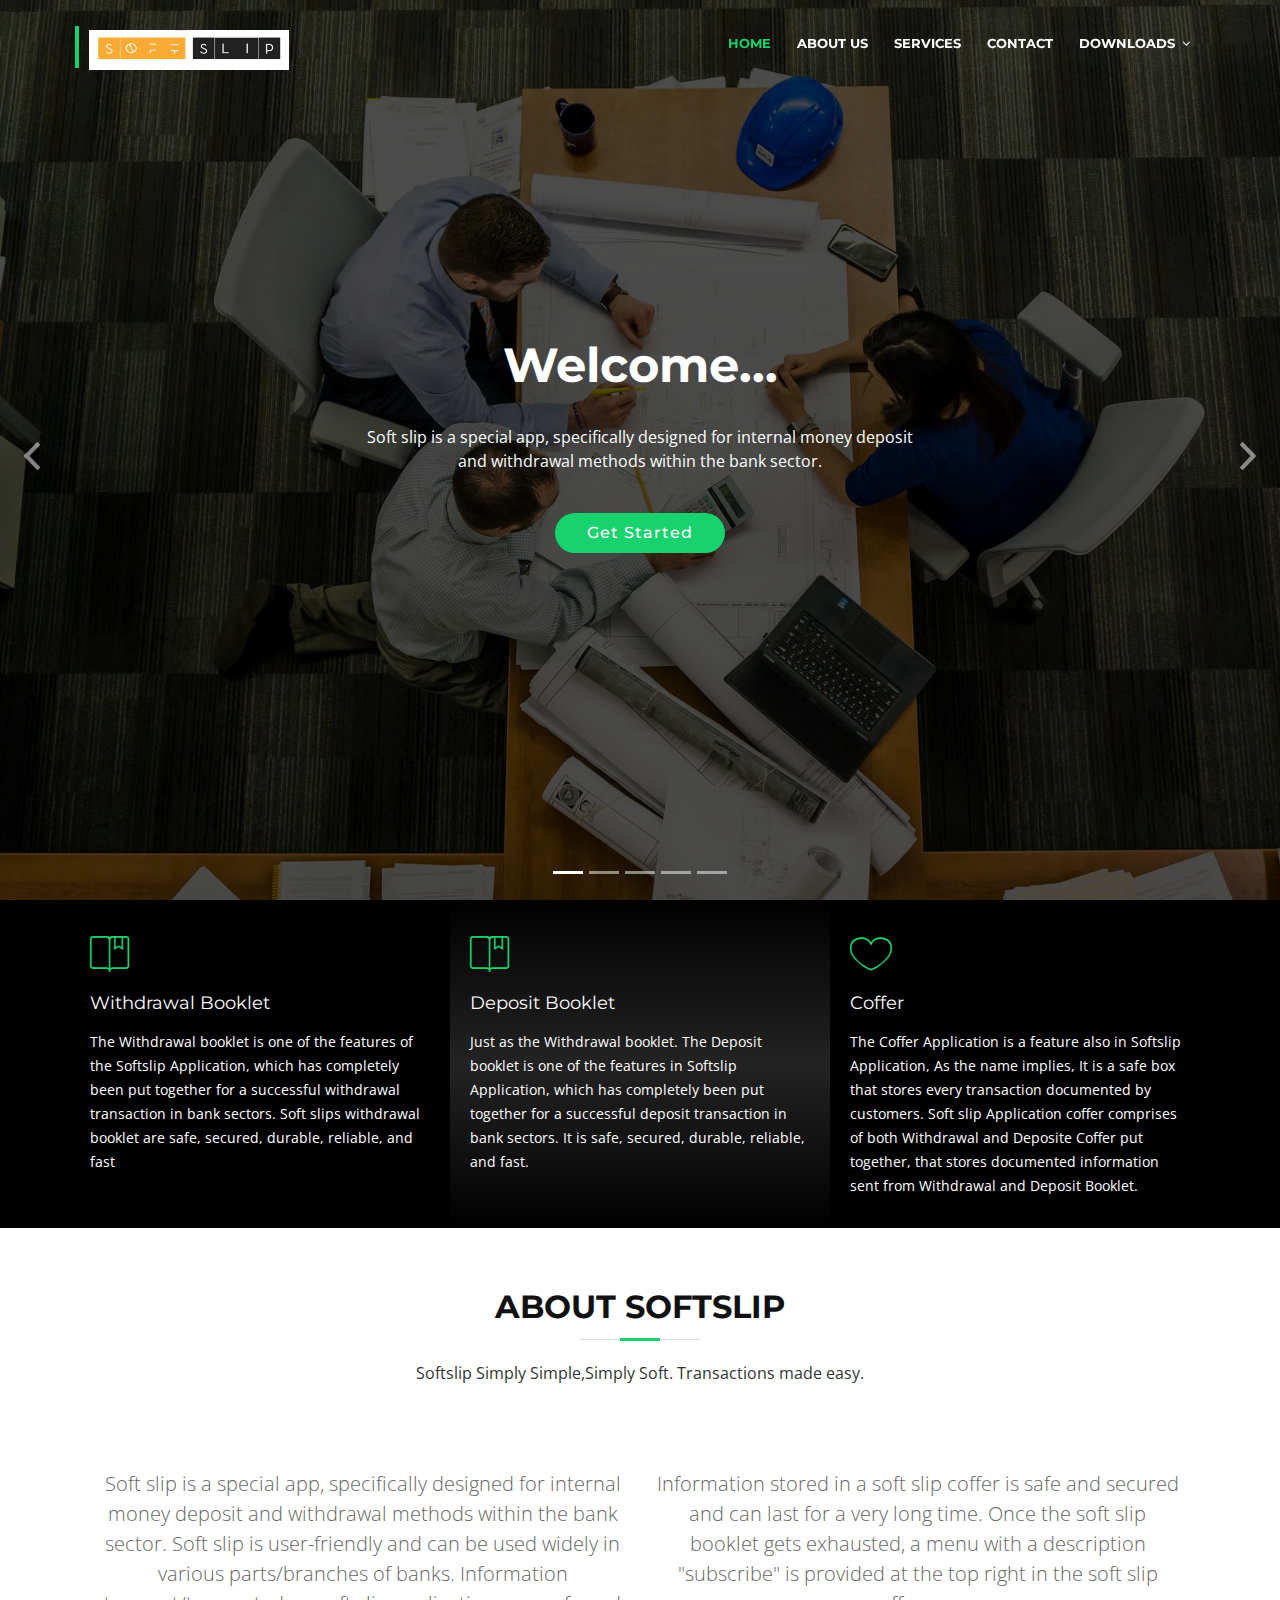
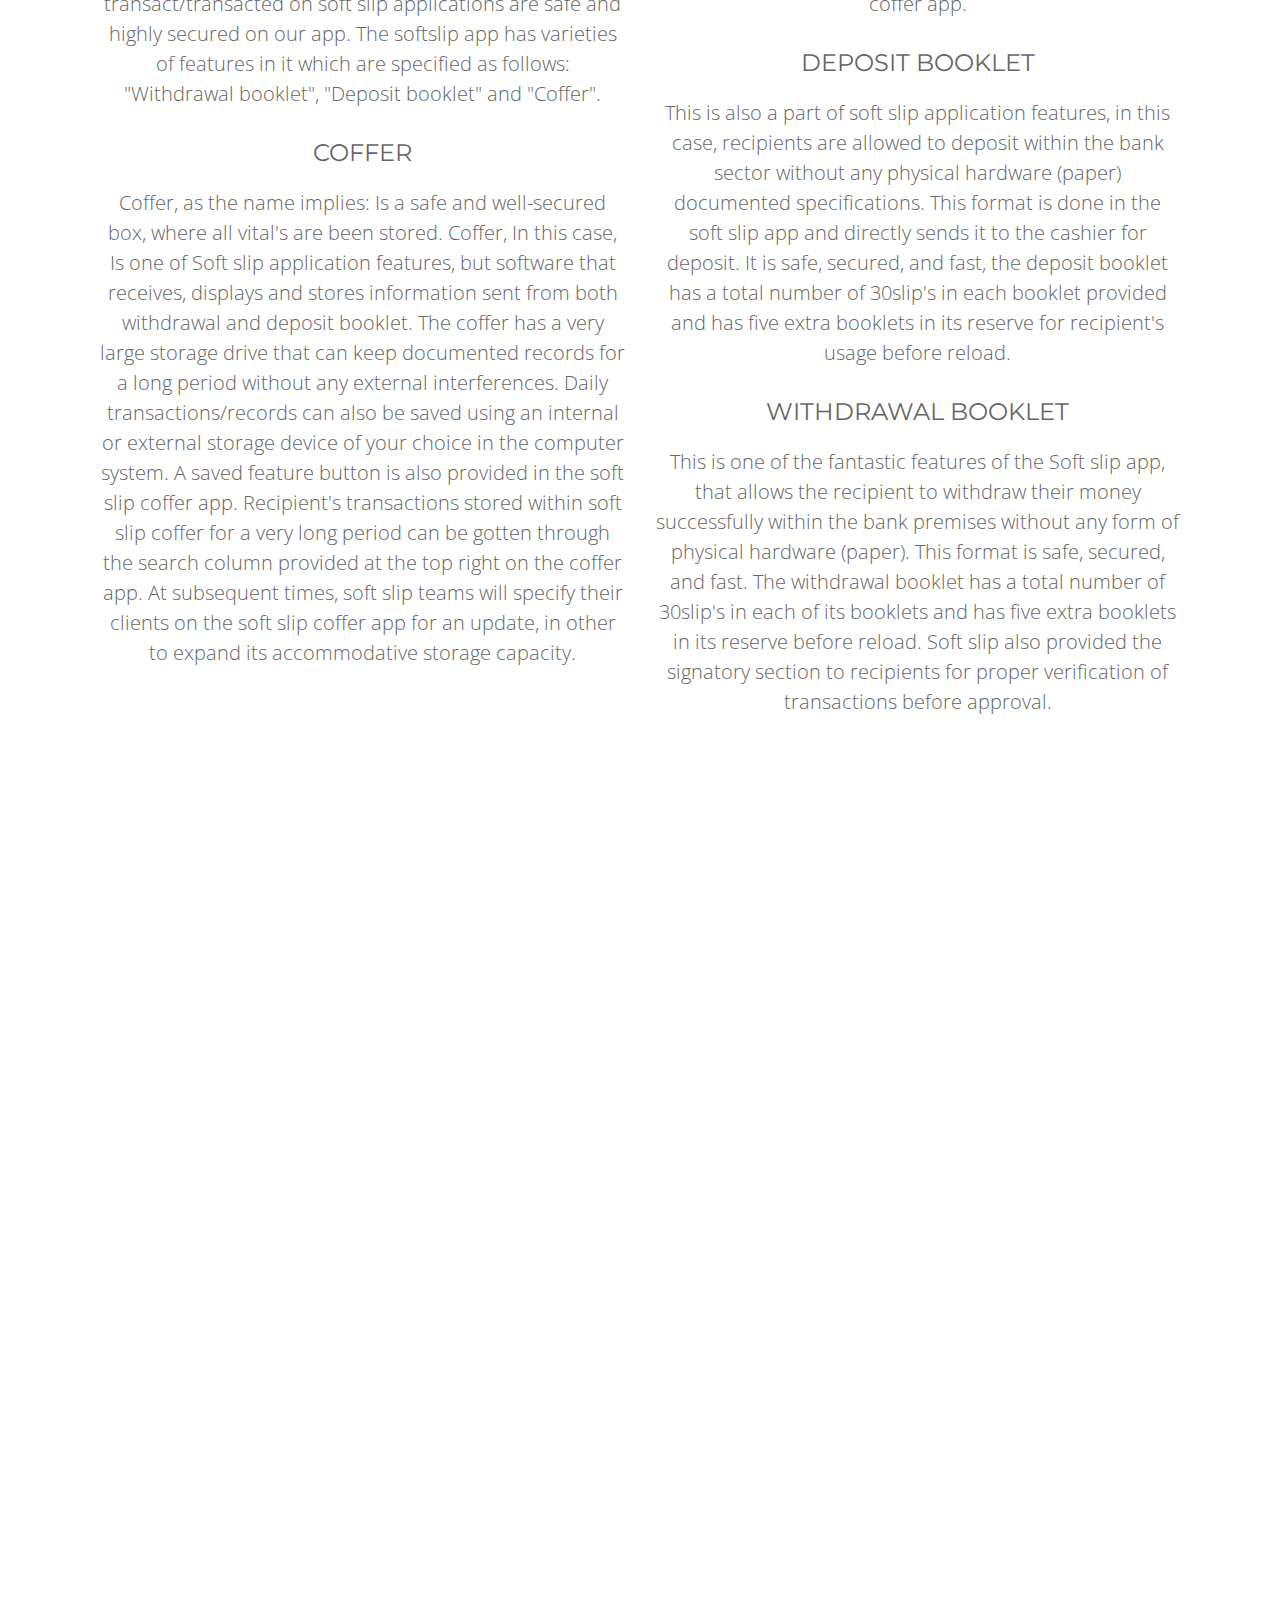
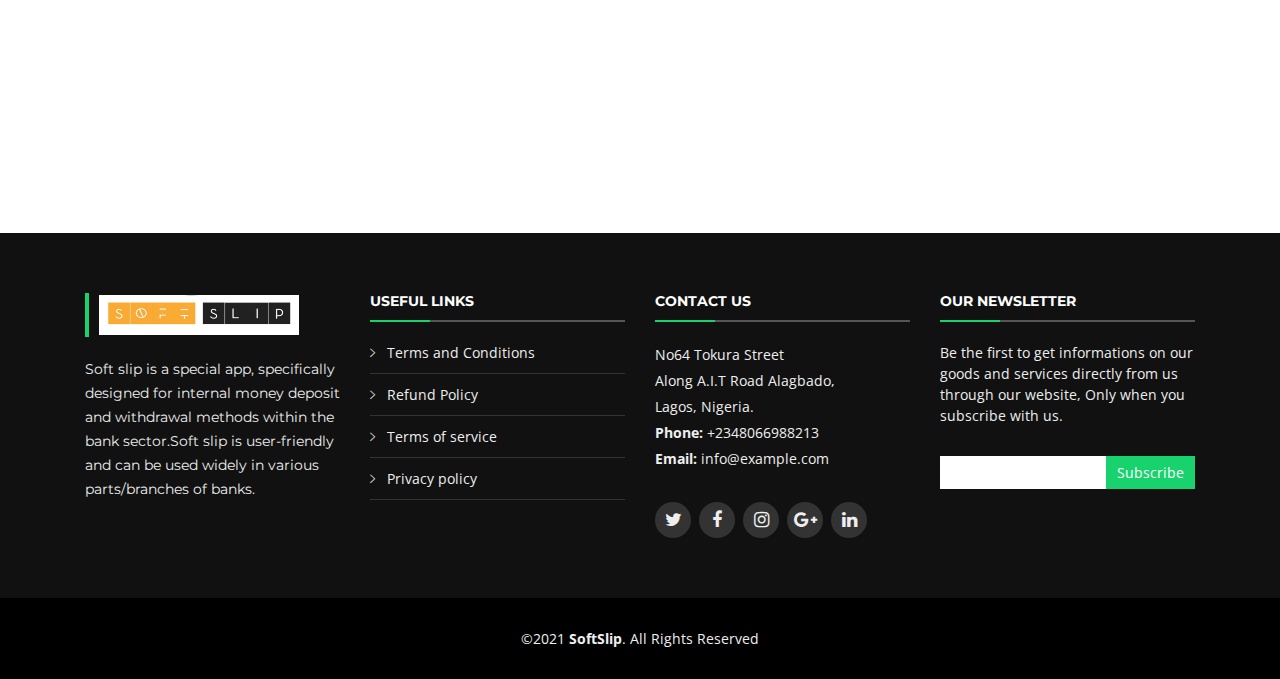
==== aboutus.html @ d50fdf17 "Add files via upload" ====
<!DOCTYPE html>

<html>
<head runat="server">  
     <meta charset="utf-8">
  <title>Soft Slip</title>
  <meta content="width=device-width, initial-scale=1.0" name="viewport">
  <meta content="" name="keywords">
  <meta content="" name="description">

  <!-- Favicons -->
 
  <link href="img/original.png" rel="icon">
  <link href="img/original2.png" rel="apple-touch-icon">

  <!-- Google Fonts -->
  <link href="https://fonts.googleapis.com/css?family=Open+Sans:300,300i,400,400i,700,700i|Montserrat:300,400,500,700" rel="stylesheet">

  <!-- Bootstrap CSS File -->
  <link href="lib/bootstrap/css/bootstrap.min.css" rel="stylesheet">

    <!-- My Own Css -->
    <link href="StyleSheetAbout.css" rel="stylesheet" />
    <link href="StyleSheetcont.css" rel="stylesheet" />

  <!-- Libraries CSS Files -->
  <link href="lib/font-awesome/css/font-awesome.min.css" rel="stylesheet">
  <link href="lib/animate/animate.min.css" rel="stylesheet">
  <link href="lib/ionicons/css/ionicons.min.css" rel="stylesheet">
  <link href="lib/owlcarousel/assets/owl.carousel.min.css" rel="stylesheet">
  <link href="lib/lightbox/css/lightbox.min.css" rel="stylesheet">

  <!-- Main Stylesheet File -->
  <link href="css/style.css" rel="stylesheet">

</head>

<body>

    <!--==========================
      Header
    ============================-->
    <header id="header">
      <div class="container-fluid">
  
        <div id="logo" class="pull-left">
            <h1><a href="#intro" class="scrollto"> <img src="img/slip%20name.jpg" width="200" height="40" /></a></h1>
            <!-- Uncomment below if you prefer to use an image logo -->
             <a href="#intro"><img src="img/logo.png" alt="" title="" /></a>
          </div>
  
          <nav id="nav-menu-container">
            <ul class="nav-menu">
              <li class="menu-active"><a href="#">Home</a></li>
              <li><a href="#">About Us</a></li>
              <li><a href="services.html">Services</a></li>
              <li><a href="contactus.html">Contact</a></li>
              <li class="menu-has-children"><a href="#">Downloads</a>
                <ul>
                  <li><a href="ecoinvoice.html">Eco-Bank</a></li>
                  <li><a href="#">Drop Down 3</a></li>
                  <li><a href="#">Drop Down 4</a></li>
                  <li><a href="#">Drop Down 5</a></li>
                </ul>
              </li>
            </ul>
          </nav><!-- #nav-menu-container -->
        </div>
      </header><!-- #header -->

 <!--==========================
      Intro Section
    ============================-->
    <section id="intro">
        <div class="intro-container">
          <div id="introCarousel" class="carousel  slide carousel-fade" data-ride="carousel">
    
            <ol class="carousel-indicators"></ol>
    
            <div class="carousel-inner" role="listbox">
    
              <div class="carousel-item active">
                <div class="carousel-background"><img src="img/intro-carousel/1.jpg" alt=""></div>
                <div class="carousel-container">
                  <div class="carousel-content">
                    <h2>Welcome...</h2>
                    <p>Soft slip is a special app, specifically designed for internal money deposit and withdrawal methods within the bank sector.</p>
                    <a href="#featured-services" class="btn-get-started scrollto">Get Started</a>
                  </div>
                </div>
              </div>
    
              <div class="carousel-item">
                <div class="carousel-background"><img src="img/intro-carousel/2.jpg" alt=""></div>
                <div class="carousel-container">
                  <div class="carousel-content">
                    <h2>Soft Slip is a professional App</h2>
                    <p>Soft slip is well designed and has the capacity of satisfying clients that come in contact with us, We've put everything in place on our app to make sure our clients have a satisfactory operation.</p>
                    <a href="#featured-services" class="btn-get-started scrollto">Get Started</a>
                  </div>
                </div>
              </div>
    
              <div class="carousel-item">
                <div class="carousel-background"><img src="img/intro-carousel/3.jpg" alt=""></div>
                <div class="carousel-container">
                  <div class="carousel-content">
                    <h2>Soft Slip is User-Friendly</h2>
                    <p>Our app, Doesn't need an external guardian to put you through her operation. The soft slip app is self-explanatory and user-friendly.</p>
                    <a href="#featured-services" class="btn-get-started scrollto">Get Started</a>
                  </div>
                </div>
              </div>
    
              <div class="carousel-item">
                <div class="carousel-background"><img src="img/intro-carousel/4.jpg" alt=""></div>
                <div class="carousel-container">
                  <div class="carousel-content">
                    <h2>App Downloads is Free!!!</h2>
                    <p>Soft slip app is now available on our website, our app is free and the procedure for downloading our app is easy and self-explanatory. You can also contact us if you stumble into any difficulties while downloading our app.</p>
                    <a href="#featured-services" class="btn-get-started scrollto">Get Started</a>
                  </div>
                </div>
              </div>
    
              <div class="carousel-item">
                <div class="carousel-background"><img src="img/intro-carousel/5.jpg" alt=""></div>
                <div class="carousel-container">
                  <div class="carousel-content">
                    <h2>Nice! Network Coverage and Large Storage Capacity</h2>
                    <p>Our network service is reliable and durable, we are making sure our customers are comfortable with our services. Information stored on Soft slip is safe and protected.</p>
                    <a href="#featured-services" class="btn-get-started scrollto">Get Started</a>
                  </div>
                </div>
              </div>
    
            </div>
    
            <a class="carousel-control-prev" href="#introCarousel" role="button" data-slide="prev">
              <span class="carousel-control-prev-icon ion-chevron-left" aria-hidden="true"></span>
              <span class="sr-only">Previous</span>
            </a>
    
            <a class="carousel-control-next" href="#introCarousel" role="button" data-slide="next">
              <span class="carousel-control-next-icon ion-chevron-right" aria-hidden="true"></span>
              <span class="sr-only">Next</span>
            </a>
    
          </div>
        </div>
      </section><!-- #intro -->
  
    <main id="main">
  
      <!--==========================
      Featured Services Section
    ============================-->
    <section id="featured-services">
      <div class="container">
        <div class="row">

          <div class="col-lg-4 box">
            <i class="ion-ios-bookmarks-outline"></i>
            <h4 class="title"><a href="aboutus.html">Withdrawal Booklet</a></h4>
            <p class="description">The Withdrawal booklet is one of the features of the Softslip Application, which has completely been put together for a successful withdrawal transaction in bank sectors. Soft slips withdrawal booklet are safe, secured, durable, reliable, and fast</p>
          </div>

          <div class="col-lg-4 box box-bg">
            <i class="ion-ios-bookmarks-outline"></i>
            <h4 class="title"><a href="aboutus.html">Deposit Booklet</a></h4>
            <p class="description">Just as the Withdrawal booklet. The Deposit booklet is one of the features in Softslip Application, which has completely been put together for a successful deposit transaction in bank sectors. It is safe, secured, durable, reliable, and fast.</p>
          </div>

          <div class="col-lg-4 box">
            <i class="ion-ios-heart-outline"></i>
            <h4 class="title"><a href="aboutus.html">Coffer</a></h4>
            <p class="description">The Coffer Application is a feature also in Softslip Application, As the name implies, It is a safe box that stores every transaction documented by customers. Soft slip Application coffer comprises of both Withdrawal and Deposite Coffer put together, that stores documented information sent from Withdrawal and Deposit Booklet. </p>
          </div>

        </div>
      </div>
    </section><!-- #featured-services -->



       <!--==========================
      About Us Section
    ============================-->
    <section id="about">
        <div class="container">
  
          <header class="section-header">
            <h3>About Softslip</h3>
            <p>Softslip Simply Simple,Simply Soft. Transactions made easy.</p>
          </header>
  
            <br />
  
             <section class="about-us text-center">
                  <div class="container">
                      <div class="row">
                          <div class="col-sm-6"> 
                  
                      <p class="lead"> Soft slip is a special app, specifically designed for internal money deposit and withdrawal methods within the bank sector. Soft slip is user-friendly and can be used widely in various parts/branches of banks. Information transact/transacted on soft slip applications are safe and highly secured on our app. The softslip app has varieties of features in it which are specified as follows: "Withdrawal booklet", "Deposit booklet" and "Coffer". </p>
  
                               <h4 class="title"> COFFER </h4>
                             <p class="lead"> Coffer, as the name implies: Is a safe and well-secured box, where all vital's are been stored. Coffer, In this case, Is one of Soft slip application features, but software that receives, displays and stores information sent from both withdrawal and deposit booklet. The coffer has a very large storage drive that can keep documented records for a long period without any external interferences. Daily transactions/records can also be saved using an internal or external storage device of your choice in the computer system. A saved feature button is also provided in the soft slip coffer app. Recipient's transactions stored within soft slip coffer for a very long period can be gotten through the search column provided at the top right on the coffer app. At subsequent times, soft slip teams will specify their clients on the soft slip coffer app for an update, in other to expand its accommodative storage capacity. </p>
  
                      
                               </div>
  
                       <div class="col-sm-6"> 
  
                          <p class="lead"> Information stored in a soft slip coffer is safe and secured and can last for a very long time. Once the soft slip booklet gets exhausted, a menu with a description "subscribe" is provided at the top right in the soft slip coffer app. </p>
                  
                                        <h4 class="title"> DEPOSIT BOOKLET</h4>
                           <p class="lead"> This is also a part of soft slip application features, in this case, recipients are allowed to deposit within the bank sector without any physical hardware (paper) documented specifications. This format is done in the soft slip app and directly sends it to the cashier for deposit. It is safe, secured, and fast, the deposit booklet has a total number of 30slip's in each booklet provided and has five extra booklets in its reserve for recipient's usage before reload. </p>
  
                                             <h4 class="title">WITHDRAWAL BOOKLET</h4>
                      <p class="lead"> This is one of the fantastic features of the Soft slip app, that allows the recipient to withdraw their money successfully within the bank premises without any form of physical hardware (paper). This format is safe, secured, and fast. The withdrawal booklet has a total number of 30slip's in each of its booklets and has five extra booklets in its reserve before reload. Soft slip also provided the signatory section to recipients for proper verification of transactions before approval. </p>
  
                               </div>
  
                        </div>
                  </div>
              </section>
  
            <br />
  
          <div class="row about-cols">
  
            <div class="col-md-4 wow fadeInUp">
              <div class="about-col">
                <div class="img">
                  <img src="img/about-mission.jpg" alt="" class="img-fluid">
                  <div class="icon"><i class="ion-ios-speedometer-outline"></i></div>
                </div>
                <h2 class="title"><a href="#">Our Mission</a></h2>
                <p>
                 To simplify and continuously improve the way of life of individuals and organizations in Africa using technology.
                </p>
              </div>
            </div>
  
            <div class="col-md-4 wow fadeInUp" data-wow-delay="0.1s">
              <div class="about-col">
                <div class="img">
                  <img src="img/about-plan.jpg" alt="" class="img-fluid">
                  <div class="icon"><i class="ion-ios-list-outline"></i></div>
                </div>
                <h2 class="title"><a href="#">Our Plan</a></h2>
                <p>
                 To associate Softslip in each Africa countries and countries world wide.
                </p>
              </div>
            </div>
  
            <div class="col-md-4 wow fadeInUp" data-wow-delay="0.2s">
              <div class="about-col">
                <div class="img">
                  <img src="img/about-vision.jpg" alt="" class="img-fluid">
                  <div class="icon"><i class="ion-ios-eye-outline"></i></div>
                </div>
                <h2 class="title"><a href="#">Our Vision</a></h2>
                <p>
                 To Spread our technology across the coast of Africa, making our Technology be among the top 5 and statisfactory across our continent .
                </p>
              </div>
            </div>
  
          </div>
  
        </div>
      </section><!-- #about -->
  
      <br />
      
              <section id="Values" class="wow fadeInUp">
                  <div class="container">
                      <div class="row">
                          <div class="col-md-4">
                          </div>
                      </div>
  
                      <header class="section-header">
                          <h3>Our Value</h3>
                         </header>
  
                      <div class="row">
                          <div class="col-md-6">  
                              <p class="lead2 text-center">                              
                                 INTEGRITY
                              </p>
                          </div>
                          <div class="col-md-6">                          
                               <p class="lead1 text-center">
                                   EXCELLENCE
                              </p>
                          </div>
  
                           <div class="col-md-6">                          
                               <p class="lead1 text-center">
                                  PARTNERSHIP
                              </p>
                          </div>
  
                          <div class="col-md-6">                           
                              <p class="lead2 text-center">
                                 CUSTOMER SATISFACTION
                              </p>
                          </div>
  
                      </div>
  
                  </div>
              </section>
      <br />
  
       <!--==========================
        Clients Section
      ============================-->
      <section id="clients" class="wow fadeInUp">
        <div class="container">
  
        <!--  <header class="section-header">
            <h3>Our Clients</h3>
          </header> -->
  
      <!--    <div class="owl-carousel clients-carousel">
            <img src="img/clients/client-1.png" alt="">
            <img src="img/clients/client-2.png" alt="">
            <img src="img/clients/client-3.png" alt="">
            <img src="img/clients/client-4.png" alt="">
            <img src="img/clients/client-5.png" alt="">
            <img src="img/clients/client-6.png" alt="">
            <img src="img/clients/client-7.png" alt="">
            <img src="img/clients/client-8.png" alt="">
          </div> -->
  
        </div>
      </section><!-- #clients -->

  <!--==========================
    Footer
  ============================-->
  <footer id="footer">
    <div class="footer-top">
      <div class="container">
        <div class="row">

          <div class="col-lg-3 col-md-6 footer-info">
            <h3><img src="img/slip%20name.jpg" width="200" height="40" /></h3>
            <p>Soft slip is a special app, specifically designed for internal money deposit and withdrawal methods within the bank sector.Soft slip is user-friendly and can be used widely in various parts/branches of banks.</p>
          </div>

          <div class="col-lg-3 col-md-6 footer-links">
            <h4>Useful Links</h4>
            <ul>
              <li><i class="ion-ios-arrow-right"></i> <a href="condition.html">Terms and Conditions</a></li>
              <li><i class="ion-ios-arrow-right"></i> <a href="refund.html">Refund Policy</a></li>
              <li><i class="ion-ios-arrow-right"></i> <a href="terms and service.html">Terms of service</a></li>
              <li><i class="ion-ios-arrow-right"></i> <a href="policy.html">Privacy policy</a></li>
            </ul>
          </div>

          <div class="col-lg-3 col-md-6 footer-contact">
            <h4>Contact Us</h4>
            <p>
              No64 Tokura Street <br>
              Along A.I.T Road Alagbado, <br>
              Lagos, Nigeria. <br>
              <strong>Phone:</strong> +2348066988213<br>
              <strong>Email:</strong> info@example.com<br>
            </p>

            <div class="social-links">
              <a href="#" class="twitter"><i class="fa fa-twitter"></i></a>
              <a href="#" class="facebook"><i class="fa fa-facebook"></i></a>
              <a href="#" class="instagram"><i class="fa fa-instagram"></i></a>
              <a href="#" class="google-plus"><i class="fa fa-google-plus"></i></a>
              <a href="#" class="linkedin"><i class="fa fa-linkedin"></i></a>
            </div>

          </div>

          <div class="col-lg-3 col-md-6 footer-newsletter">
            <h4>Our Newsletter</h4>
            <p>Be the first to get informations on our goods and services directly from us through our website, Only when you subscribe with us.</p>
            <form action="mailto:christianloyal2@gmail.com" method="post">
              <input type="email" name="email"><input type="submit"  value="Subscribe">
            </form> 
          </div>

        </div>
      </div>
    </div>

    <div class="container">
      <div class="copyright">
        &copy;2021 <strong>SoftSlip</strong>. All Rights Reserved
      </div>
      <div class="credits">
     
      </div>
    </div>
  </footer><!-- #footer -->

  <a href="#" class="back-to-top"><i class="fa fa-chevron-up"></i></a>
  <!-- Uncomment below i you want to use a preloader -->
  <!-- <div id="preloader"></div> -->

  <!-- JavaScript Libraries -->
  <script src="lib/jquery/jquery.min.js"></script>
  <script src="lib/jquery/jquery-migrate.min.js"></script>
  <script src="lib/bootstrap/js/bootstrap.bundle.min.js"></script>
  <script src="lib/easing/easing.min.js"></script>
  <script src="lib/superfish/hoverIntent.js"></script>
  <script src="lib/superfish/superfish.min.js"></script>
  <script src="lib/wow/wow.min.js"></script>
  <script src="lib/waypoints/waypoints.min.js"></script>
  <script src="lib/counterup/counterup.min.js"></script>
  <script src="lib/owlcarousel/owl.carousel.min.js"></script>
  <script src="lib/isotope/isotope.pkgd.min.js"></script>
  <script src="lib/lightbox/js/lightbox.min.js"></script>
  <script src="lib/touchSwipe/jquery.touchSwipe.min.js"></script>
  <!-- Contact Form JavaScript File -->
  <script src="contactform/contactform.js"></script>

  <!-- Template Main Javascript File -->
  <script src="js/main.js"></script>

</body>
</html>
---- StyleSheetAbout.css ----
﻿.lead1 {
    background-color: orange;
    color: white;
    margin-bottom: 30px;
    padding: 70px 0
}

    .lead1:hover {
        background: darkorange;
    }

.lead2 {
    background-color: lightgreen;
    color: white;
    margin-bottom: 30px;
    padding: 70px 0
}

    .lead2:hover {
        background: Green;
    }

.col-md-6:hover {
    box-shadow: 5px 7px 9px -3px rgba(255,255,255,0.5);
    cursor: pointer;
}

.col-sm-4:hover {
    box-shadow: 5px 7px 9px -3px rgba(255,255,255,0.5);
    cursor: pointer;
    background: whitesmoke;
    margin-bottom: 30px;
    padding: 10px 0
}
---- StyleSheetcont.css ----
﻿* {
    margin: 0;
    padding: 0;
    box-sizing: border-box;
}

.child2 {
    flex-direction: column;
    justify-content: space-around;
    align-items: center;
}

.inside-contact {
    width: 90%;
    margin: 0 auto;
}

    .inside-contact h2 {
        text-transform: uppercase;
        text-align: center;
        margin-top: 50px;
    }

    .inside-contact h3 {
        text-align: center;
        font-size: 16px;
        color: #0085e2;
    }

    .inside-contact input, .inside-contact textarea {
        width: 100%;
        background-color: #eee;
        border: 1px solid rgba(0,0,0,0.48);
        padding: 5px 10px;
        margin-bottom: 20px;
    }

        .inside-contact input[type=submit] {
            background-color: #000;
            color: greenyellow;
            transition: 0.2s;
            border: 2px solid #000;
            margin: 30px 0;
        }

            .inside-contact input[type=submit]:after {
                background-color: #fff;
                color: #000;
                transition: 0.2s;
            }

            .inside-contact input[type=submit]:hover {
                background: #fff;
            }

@media screen and (max-width:991px) {
    .contact-parent {
        display: block;
        width: 100%;
    }

    .child2 {
        background-image: linear-gradient(rgba(255,255,255,0.7),rgba(255,255,255,0.7)), url("img/homepage3.jpg");
        background-size: cover;
    }

    .inside-contact input, .inside-contact textarea {
        background-color: #fff;
    }
}
---- css/style.css ----
/*
  Theme Name: BizPage
  Theme URL: https://bootstrapmade.com/bizpage-bootstrap-business-template/
  Author: BootstrapMade.com
  License: https://bootstrapmade.com/license/
*/

/*--------------------------------------------------------------
# General
--------------------------------------------------------------*/

body {
  background: #fff;
  color: #666666;
  font-family: "Open Sans", sans-serif;
}

a {
  color: #18d26e;
  transition: 0.5s;
}

a:hover,
a:active,
a:focus {
  color: #18d36e;
  outline: none;
  text-decoration: none;
}

p {
  padding: 0;
  margin: 0 0 30px 0;
}

h1,
h2,
h3,
h4,
h5,
h6 {
  font-family: "Montserrat", sans-serif;
  font-weight: 400;
  margin: 0 0 20px 0;
  padding: 0;
}

/* Back to top button */

.back-to-top {
  position: fixed;
  display: none;
  background: #18d26e;
  color: #fff;
  width: 44px;
  height: 44px;
  text-align: center;
  line-height: 1;
  font-size: 16px;
  border-radius: 50%;
  right: 15px;
  bottom: 15px;
  transition: background 0.5s;
  z-index: 11;
}

.back-to-top i {
  padding-top: 12px;
  color: #fff;
}

/* Prelaoder */

#preloader {
  position: fixed;
  top: 0;
  left: 0;
  right: 0;
  bottom: 0;
  z-index: 9999;
  overflow: hidden;
  background: #fff;
}

#preloader:before {
  content: "";
  position: fixed;
  top: calc(50% - 30px);
  left: calc(50% - 30px);
  border: 6px solid #f2f2f2;
  border-top: 6px solid #18d26e;
  border-radius: 50%;
  width: 60px;
  height: 60px;
  -webkit-animation: animate-preloader 1s linear infinite;
  animation: animate-preloader 1s linear infinite;
}

@-webkit-keyframes animate-preloader {
  0% {
    -webkit-transform: rotate(0deg);
    transform: rotate(0deg);
  }

  100% {
    -webkit-transform: rotate(360deg);
    transform: rotate(360deg);
  }
}

@keyframes animate-preloader {
  0% {
    -webkit-transform: rotate(0deg);
    transform: rotate(0deg);
  }

  100% {
    -webkit-transform: rotate(360deg);
    transform: rotate(360deg);
  }
}

/*--------------------------------------------------------------
# Header
--------------------------------------------------------------*/

#header {
  padding: 30px 0;
  height: 92px;
  position: fixed;
  left: 0;
  top: 0;
  right: 0;
  transition: all 0.5s;
  z-index: 997;
}

#header.header-scrolled {
  background: rgba(0, 0, 0, 0.9);
  padding: 20px 0;
  height: 72px;
  transition: all 0.5s;
}

#header #logo {
  float: left;
}

#header #logo h1 {
  font-size: 34px;
  margin: 0;
  padding: 0;
  line-height: 1;
  font-family: "Montserrat", sans-serif;
  font-weight: 700;
  letter-spacing: 3px;
}

#header #logo h1 a,
#header #logo h1 a:hover {
  color: #fff;
  padding-left: 10px;
  border-left: 4px solid #18d26e;
}

#header #logo img {
  padding: 0;
  margin: 0;
}

/*--------------------------------------------------------------
# Intro Section
--------------------------------------------------------------*/

#intro {
  display: table;
  width: 100%;
  height: 100vh;
  background: #000;
}

#intro .carousel-item {
  width: 100%;
  height: 100vh;
  background-size: cover;
  background-position: center;
  background-repeat: no-repeat;
}

#intro .carousel-item::before {
  content: '';
  background-color: rgba(0, 0, 0, 0.7);
  position: absolute;
  height: 100%;
  width: 100%;
  top: 0;
  right: 0;
  left: 0;
  bottom: 0;
}

#intro .carousel-container {
  display: -webkit-box;
  display: -webkit-flex;
  display: -ms-flexbox;
  display: flex;
  -webkit-box-pack: center;
  -webkit-justify-content: center;
  -ms-flex-pack: center;
  justify-content: center;
  -webkit-box-align: center;
  -webkit-align-items: center;
  -ms-flex-align: center;
  align-items: center;
  position: absolute;
  bottom: 0;
  top: 0;
  left: 0;
  right: 0;
}

#intro .carousel-background img {
  max-width: 100%;
}

#intro .carousel-content {
  text-align: center;
}

#intro h2 {
  color: #fff;
  margin-bottom: 30px;
  font-size: 48px;
  font-weight: 700;
}

#intro p {
  width: 80%;
  margin: 0 auto 30px auto;
  color: #fff;
}

#intro .carousel-fade {
  overflow: hidden;
}

#intro .carousel-fade .carousel-inner .carousel-item {
  transition-property: opacity;
}

#intro .carousel-fade .carousel-inner .carousel-item,
#intro .carousel-fade .carousel-inner .active.carousel-item-left,
#intro .carousel-fade .carousel-inner .active.carousel-item-right {
  opacity: 0;
}

#intro .carousel-fade .carousel-inner .active,
#intro .carousel-fade .carousel-inner .carousel-item-next.carousel-item-left,
#intro .carousel-fade .carousel-inner .carousel-item-prev.carousel-item-right {
  opacity: 1;
  transition: 0.5s;
}

#intro .carousel-fade .carousel-inner .carousel-item-next,
#intro .carousel-fade .carousel-inner .carousel-item-prev,
#intro .carousel-fade .carousel-inner .active.carousel-item-left,
#intro .carousel-fade .carousel-inner .active.carousel-item-right {
  left: 0;
  -webkit-transform: translate3d(0, 0, 0);
  transform: translate3d(0, 0, 0);
}

#intro .carousel-control-prev,
#intro .carousel-control-next {
  width: 10%;
}

#intro .carousel-control-next-icon,
#intro .carousel-control-prev-icon {
  background: none;
  font-size: 32px;
  line-height: 1;
}

#intro .carousel-indicators li {
  cursor: pointer;
}

#intro .btn-get-started {
  font-family: "Montserrat", sans-serif;
  font-weight: 500;
  font-size: 16px;
  letter-spacing: 1px;
  display: inline-block;
  padding: 8px 32px;
  border-radius: 50px;
  transition: 0.5s;
  margin: 10px;
  color: #fff;
  background: #18d26e;
}

#intro .btn-get-started:hover {
  background: #fff;
  color: #18d26e;
}

/*--------------------------------------------------------------
# Navigation Menu
--------------------------------------------------------------*/

/* Nav Menu Essentials */

.nav-menu,
.nav-menu * {
  margin: 0;
  padding: 0;
  list-style: none;
}

.nav-menu ul {
  position: absolute;
  display: none;
  top: 100%;
  left: 0;
  z-index: 99;
}

.nav-menu li {
  position: relative;
  white-space: nowrap;
}

.nav-menu > li {
  float: left;
}

.nav-menu li:hover > ul,
.nav-menu li.sfHover > ul {
  display: block;
}

.nav-menu ul ul {
  top: 0;
  left: 100%;
}

.nav-menu ul li {
  min-width: 180px;
}

/* Nav Menu Arrows */

.sf-arrows .sf-with-ul {
  padding-right: 30px;
}

.sf-arrows .sf-with-ul:after {
  content: "\f107";
  position: absolute;
  right: 15px;
  font-family: FontAwesome;
  font-style: normal;
  font-weight: normal;
}

.sf-arrows ul .sf-with-ul:after {
  content: "\f105";
}

/* Nav Meu Container */

#nav-menu-container {
  float: right;
  margin: 0;
}

/* Nav Meu Styling */

.nav-menu a {
  padding: 0 8px 10px 8px;
  text-decoration: none;
  display: inline-block;
  color: #fff;
  font-family: "Montserrat", sans-serif;
  font-weight: 700;
  font-size: 13px;
  text-transform: uppercase;
  outline: none;
}

.nav-menu li:hover > a,
.nav-menu > .menu-active > a {
  color: #18d26e;
}

.nav-menu > li {
  margin-left: 10px;
}

.nav-menu ul {
  margin: 4px 0 0 0;
  padding: 10px;
  box-shadow: 0px 0px 30px rgba(127, 137, 161, 0.25);
  background: #fff;
}

.nav-menu ul li {
  transition: 0.3s;
}

.nav-menu ul li a {
  padding: 10px;
  color: #333;
  transition: 0.3s;
  display: block;
  font-size: 13px;
  text-transform: none;
}

.nav-menu ul li:hover > a {
  color: #18d26e;
}

.nav-menu ul ul {
  margin: 0;
}

/* Mobile Nav Toggle */

#mobile-nav-toggle {
  position: fixed;
  right: 0;
  top: 0;
  z-index: 999;
  margin: 20px 20px 0 0;
  border: 0;
  background: none;
  font-size: 24px;
  display: none;
  transition: all 0.4s;
  outline: none;
  cursor: pointer;
}

#mobile-nav-toggle i {
  color: #fff;
}

/* Mobile Nav Styling */

#mobile-nav {
  position: fixed;
  top: 0;
  padding-top: 18px;
  bottom: 0;
  z-index: 998;
  background: rgba(0, 0, 0, 0.8);
  left: -260px;
  width: 260px;
  overflow-y: auto;
  transition: 0.4s;
}

#mobile-nav ul {
  padding: 0;
  margin: 0;
  list-style: none;
}

#mobile-nav ul li {
  position: relative;
}

#mobile-nav ul li a {
  color: #fff;
  font-size: 13px;
  text-transform: uppercase;
  overflow: hidden;
  padding: 10px 22px 10px 15px;
  position: relative;
  text-decoration: none;
  width: 100%;
  display: block;
  outline: none;
  font-weight: 700;
  font-family: "Montserrat", sans-serif;
}

#mobile-nav ul li a:hover {
  color: #18d26e;
}

#mobile-nav ul li li {
  padding-left: 30px;
}

#mobile-nav ul li.menu-active a {
  color: #18d26e;
}

#mobile-nav ul .menu-has-children i {
  position: absolute;
  right: 0;
  z-index: 99;
  padding: 15px;
  cursor: pointer;
  color: #fff;
}

#mobile-nav ul .menu-has-children i.fa-chevron-up {
  color: #18d26e;
}

#mobile-nav ul .menu-has-children li a {
  text-transform: none;
}

#mobile-nav ul .menu-item-active {
  color: #18d26e;
}

#mobile-body-overly {
  width: 100%;
  height: 100%;
  z-index: 997;
  top: 0;
  left: 0;
  position: fixed;
  background: rgba(0, 0, 0, 0.7);
  display: none;
}

/* Mobile Nav body classes */

body.mobile-nav-active {
  overflow: hidden;
}

body.mobile-nav-active #mobile-nav {
  left: 0;
}

body.mobile-nav-active #mobile-nav-toggle {
  color: #fff;
}

/*--------------------------------------------------------------
# Sections
--------------------------------------------------------------*/

/* Sections Header
--------------------------------*/

.section-header h3 {
  font-size: 32px;
  color: #111;
  text-transform: uppercase;
  text-align: center;
  font-weight: 700;
  position: relative;
  padding-bottom: 15px;
}

.section-header h3::before {
  content: '';
  position: absolute;
  display: block;
  width: 120px;
  height: 1px;
  background: #ddd;
  bottom: 1px;
  left: calc(50% - 60px);
}

.section-header h3::after {
  content: '';
  position: absolute;
  display: block;
  width: 40px;
  height: 3px;
  background: #18d26e;
  bottom: 0;
  left: calc(50% - 20px);
}

.section-header p {
  text-align: center;
  padding-bottom: 30px;
  color: #333;
}

/* Section with background
--------------------------------*/

.section-bg {
  background: #f7f7f7;
}

/* Featured Services Section
--------------------------------*/

#featured-services {
  background: #000;
}

#featured-services .box {
  padding: 30px 20px;
}

#featured-services .box-bg {
  background-image: linear-gradient(0deg, #000000 0%, #242323 50%, #000000 100%);
}

#featured-services i {
  color: #18d26e;
  font-size: 48px;
  display: inline-block;
  line-height: 1;
}

#featured-services h4 {
  font-weight: 400;
  margin: 15px 0;
  font-size: 18px;
}

#featured-services h4 a {
  color: #fff;
}

#featured-services h4 a:hover {
  color: #18d26e;
}

#featured-services p {
  font-size: 14px;
  line-height: 24px;
  color: #fff;
  margin-bottom: 0;
}

/* Ecologin Section
--------------------------------*/

.wrapper1 {
    height: 100vh !important;
    display: flex;
    align-items: center;
    flex-direction: column;
    justify-content: center;
    width: 100% !important;
    padding: 20px;
    background-color: #f5f5f5 !important;
}

.logincontainer {
    border-radius: 0px;
    background-color: #fff;
    width: 90%;
    max-width: 450px;
    position: relative;
    padding: 20px;
    border: 1px white solid;
    box-shadow: 0 15px 10px -50px #acacac;
}



/* About Us Section
--------------------------------*/

#about {
  background: url("../img/about-bg.jpg") center top no-repeat fixed;
  background-size: cover;
  padding: 60px 0 40px 0;
  position: relative;
}

#about::before {
  content: '';
  position: absolute;
  left: 0;
  right: 0;
  top: 0;
  bottom: 0;
  background: rgba(255, 255, 255, 0.92);
  z-index: 9;
}

#about .container {
  position: relative;
  z-index: 10;
}

#about .about-col {
  background: #fff;
  border-radius: 0 0 4px 4px;
  box-shadow: 0px 2px 12px rgba(0, 0, 0, 0.08);
  margin-bottom: 20px;
}

#about .about-col .img {
  position: relative;
}

#about .about-col .img img {
  border-radius: 4px 4px 0 0;
}

#about .about-col .icon {
  width: 64px;
  height: 64px;
  padding-top: 8px;
  text-align: center;
  position: absolute;
  background-color: #18d26e;
  border-radius: 50%;
  text-align: center;
  border: 4px solid #fff;
  left: calc( 50% - 32px);
  bottom: -30px;
  transition: 0.3s;
}

#about .about-col i {
  font-size: 36px;
  line-height: 1;
  color: #fff;
  transition: 0.3s;
}

#about .about-col:hover .icon {
  background-color: #fff;
}

#about .about-col:hover i {
  color: #18d26e;
}

#about .about-col h2 {
  color: #000;
  text-align: center;
  font-weight: 700;
  font-size: 20px;
  padding: 0;
  margin: 40px 0 12px 0;
}

#about .about-col h2 a {
  color: #000;
}

#about .about-col h2 a:hover {
  color: #18d26e;
}

#about .about-col p {
  font-size: 14px;
  line-height: 24px;
  color: #333;
  margin-bottom: 0;
  padding: 0 20px 20px 20px;
}

/* Services Section
--------------------------------*/

#services {
  background: #fff;
  background-size: cover;
  padding: 60px 0 40px 0;
}

#services .box {
  margin-bottom: 30px;
}

#services .icon {
  float: left;
}

#services .icon i {
  color: #18d26e;
  font-size: 36px;
  line-height: 1;
  transition: 0.5s;
}

#services .title {
  margin-left: 60px;
  font-weight: 700;
  margin-bottom: 15px;
  font-size: 18px;
}

#services .title a {
  color: #111;
}

#services .box:hover .title a {
  color: #18d26e;
}

#services .description {
  font-size: 14px;
  margin-left: 60px;
  line-height: 24px;
  margin-bottom: 0;
}

/* Call To Action Section
--------------------------------*/

#call-to-action {
  background: linear-gradient(rgba(0, 142, 99, 0.1), rgba(0, 0, 0, 0.1)), url(../img/call-to-action-bg.jpg) fixed center center;
  background-size: cover;
  padding: 60px 0;
}

#call-to-action h3 {
  color: #fff;
  font-size: 28px;
  font-weight: 700;
}

#call-to-action p {
  color: #fff;
}

#call-to-action .cta-btn {
  font-family: "Montserrat", sans-serif;
  text-transform: uppercase;
  font-weight: 500;
  font-size: 16px;
  letter-spacing: 1px;
  display: inline-block;
  padding: 8px 28px;
  border-radius: 25px;
  transition: 0.5s;
  margin-top: 10px;
  border: 2px solid #fff;
  color: #fff;
}

#call-to-action .cta-btn:hover {
  background: #18d26e;
  border: 2px solid #18d26e;
}

/* Call To Action Section
--------------------------------*/

#skills {
  padding: 60px 0;
}

#skills .progress {
  height: 35px;
  margin-bottom: 10px;
}

#skills .progress .skill {
  font-family: "Open Sans", sans-serif;
  line-height: 35px;
  padding: 0;
  margin: 0 0 0 20px;
  text-transform: uppercase;
}

#skills .progress .skill .val {
  float: right;
  font-style: normal;
  margin: 0 20px 0 0;
}

#skills .progress-bar {
  width: 1px;
  text-align: left;
  transition: .9s;
}

/* Facts Section
--------------------------------*/

#facts {
  background: url("../img/facts-bg.jpg") center top no-repeat fixed;
  background-size: cover;
  padding: 60px 0 0 0;
  position: relative;
}

#facts::before {
  content: '';
  position: absolute;
  left: 0;
  right: 0;
  top: 0;
  bottom: 0;
  background: rgba(255, 255, 255, 0.88);
  z-index: 9;
}

#facts .container {
  position: relative;
  z-index: 10;
}

#facts .counters span {
  font-family: "Montserrat", sans-serif;
  font-weight: bold;
  font-size: 48px;
  display: block;
  color: #18d26e;
}

#facts .counters p {
  padding: 0;
  margin: 0 0 20px 0;
  font-family: "Montserrat", sans-serif;
  font-size: 14px;
  color: #111;
}

#facts .facts-img {
  text-align: center;
  padding-top: 30px;
}

/* Portfolio Section
--------------------------------*/

#portfolio {
  padding: 60px 0;
}

#portfolio #portfolio-flters {
  padding: 0;
  margin: 5px 0 35px 0;
  list-style: none;
  text-align: center;
}

#portfolio #portfolio-flters li {
  cursor: pointer;
  margin: 15px 15px 15px 0;
  display: inline-block;
  padding: 10px 20px;
  font-size: 12px;
  line-height: 20px;
  color: #666666;
  border-radius: 4px;
  text-transform: uppercase;
  background: #fff;
  margin-bottom: 5px;
  transition: all 0.3s ease-in-out;
}

#portfolio #portfolio-flters li:hover,
#portfolio #portfolio-flters li.filter-active {
  background: #18d26e;
  color: #fff;
}

#portfolio #portfolio-flters li:last-child {
  margin-right: 0;
}

#portfolio .portfolio-wrap {
  box-shadow: 0px 2px 12px rgba(0, 0, 0, 0.08);
  transition: 0.3s;
}

#portfolio .portfolio-wrap:hover {
  box-shadow: 0px 4px 14px rgba(0, 0, 0, 0.16);
}

#portfolio .portfolio-item {
  position: relative;
  height: 360px;
  overflow: hidden;
}

#portfolio .portfolio-item figure {
  background: #000;
  overflow: hidden;
  height: 240px;
  position: relative;
  border-radius: 4px 4px 0 0;
  margin: 0;
}

#portfolio .portfolio-item figure:hover img {
  opacity: 0.4;
  transition: 0.3s;
}

#portfolio .portfolio-item figure .link-preview,
#portfolio .portfolio-item figure .link-details {
  position: absolute;
  display: inline-block;
  opacity: 0;
  line-height: 1;
  text-align: center;
  width: 36px;
  height: 36px;
  background: #fff;
  border-radius: 50%;
  transition: 0.2s linear;
}

#portfolio .portfolio-item figure .link-preview i,
#portfolio .portfolio-item figure .link-details i {
  padding-top: 6px;
  font-size: 22px;
  color: #333;
}

#portfolio .portfolio-item figure .link-preview:hover,
#portfolio .portfolio-item figure .link-details:hover {
  background: #18d26e;
}

#portfolio .portfolio-item figure .link-preview:hover i,
#portfolio .portfolio-item figure .link-details:hover i {
  color: #fff;
}

#portfolio .portfolio-item figure .link-preview {
  left: calc(50% - 38px);
  top: calc(50% - 18px);
}

#portfolio .portfolio-item figure .link-details {
  right: calc(50% - 38px);
  top: calc(50% - 18px);
}

#portfolio .portfolio-item figure:hover .link-preview {
  opacity: 1;
  left: calc(50% - 44px);
}

#portfolio .portfolio-item figure:hover .link-details {
  opacity: 1;
  right: calc(50% - 44px);
}

#portfolio .portfolio-item .portfolio-info {
  background: #fff;
  text-align: center;
  padding: 30px;
  height: 90px;
  border-radius: 0 0 3px 3px;
}

#portfolio .portfolio-item .portfolio-info h4 {
  font-size: 18px;
  line-height: 1px;
  font-weight: 700;
  margin-bottom: 18px;
  padding-bottom: 0;
}

#portfolio .portfolio-item .portfolio-info h4 a {
  color: #333;
}

#portfolio .portfolio-item .portfolio-info h4 a:hover {
  color: #18d26e;
}

#portfolio .portfolio-item .portfolio-info p {
  padding: 0;
  margin: 0;
  color: #b8b8b8;
  font-weight: 500;
  font-size: 14px;
  text-transform: uppercase;
}

/* Clients Section
--------------------------------*/

#clients {
  padding: 60px 0;
}

#clients img {
  max-width: 100%;
  opacity: 0.5;
  transition: 0.3s;
  padding: 15px 0;
}

#clients img:hover {
  opacity: 1;
}

#clients .owl-nav,
#clients .owl-dots {
  margin-top: 5px;
  text-align: center;
}

#clients .owl-dot {
  display: inline-block;
  margin: 0 5px;
  width: 12px;
  height: 12px;
  border-radius: 50%;
  background-color: #ddd;
}

#clients .owl-dot.active {
  background-color: #18d26e;
}

/* Testimonials Section
--------------------------------*/

#testimonials {
  padding: 60px 0;
}

#testimonials .section-header {
  margin-bottom: 40px;
}

#testimonials .testimonial-item {
  text-align: center;
}

#testimonials .testimonial-item .testimonial-img {
  width: 120px;
  border-radius: 50%;
  border: 4px solid #fff;
  margin: 0 auto;
}

#testimonials .testimonial-item h3 {
  font-size: 20px;
  font-weight: bold;
  margin: 10px 0 5px 0;
  color: #111;
}

#testimonials .testimonial-item h4 {
  font-size: 14px;
  color: #999;
  margin: 0 0 15px 0;
}

#testimonials .testimonial-item .quote-sign-left {
  margin-top: -15px;
  padding-right: 10px;
  display: inline-block;
  width: 37px;
}

#testimonials .testimonial-item .quote-sign-right {
  margin-bottom: -15px;
  padding-left: 10px;
  display: inline-block;
  max-width: 100%;
  width: 37px;
}

#testimonials .testimonial-item p {
  font-style: italic;
  margin: 0 auto 15px auto;
}

#testimonials .owl-nav,
#testimonials .owl-dots {
  margin-top: 5px;
  text-align: center;
}

#testimonials .owl-dot {
  display: inline-block;
  margin: 0 5px;
  width: 12px;
  height: 12px;
  border-radius: 50%;
  background-color: #ddd;
}

#testimonials .owl-dot.active {
  background-color: #18d26e;
}

/* Team Section
--------------------------------*/

#team {
  background: #fff;
  padding: 60px 0;
}

#team .member {
  text-align: center;
  margin-bottom: 20px;
  background: #000;
  position: relative;
}

#team .member .member-info {
  opacity: 0;
  display: -webkit-box;
  display: -webkit-flex;
  display: -ms-flexbox;
  display: flex;
  -webkit-box-pack: center;
  -webkit-justify-content: center;
  -ms-flex-pack: center;
  justify-content: center;
  -webkit-box-align: center;
  -webkit-align-items: center;
  -ms-flex-align: center;
  align-items: center;
  position: absolute;
  bottom: 0;
  top: 0;
  left: 0;
  right: 0;
  transition: 0.2s;
}

#team .member .member-info-content {
  margin-top: -50px;
  transition: margin 0.2s;
}

#team .member:hover .member-info {
  background: rgba(0, 0, 0, 0.7);
  opacity: 1;
  transition: 0.4s;
}

#team .member:hover .member-info-content {
  margin-top: 0;
  transition: margin 0.4s;
}

#team .member h4 {
  font-weight: 700;
  margin-bottom: 2px;
  font-size: 18px;
  color: #fff;
}

#team .member span {
  font-style: italic;
  display: block;
  font-size: 13px;
  color: #fff;
}

#team .member .social {
  margin-top: 15px;
}

#team .member .social a {
  transition: none;
  color: #fff;
}

#team .member .social a:hover {
  color: #18d26e;
}

#team .member .social i {
  font-size: 18px;
  margin: 0 2px;
}

/* Contact Section
--------------------------------*/

#contact {
  padding: 60px 0;
}

#contact .contact-info {
  margin-bottom: 20px;
  text-align: center;
}

#contact .contact-info i {
  font-size: 48px;
  display: inline-block;
  margin-bottom: 10px;
  color: #18d26e;
}

#contact .contact-info address,
#contact .contact-info p {
  margin-bottom: 0;
  color: #000;
}

#contact .contact-info h3 {
  font-size: 18px;
  margin-bottom: 15px;
  font-weight: bold;
  text-transform: uppercase;
  color: #999;
}

#contact .contact-info a {
  color: #000;
}

#contact .contact-info a:hover {
  color: #18d26e;
}

#contact .contact-address,
#contact .contact-phone,
#contact .contact-email {
  margin-bottom: 20px;
}

#contact .form #sendmessage {
  color: #18d26e;
  border: 1px solid #18d26e;
  display: none;
  text-align: center;
  padding: 15px;
  font-weight: 600;
  margin-bottom: 15px;
}

#contact .form #errormessage {
  color: red;
  display: none;
  border: 1px solid red;
  text-align: center;
  padding: 15px;
  font-weight: 600;
  margin-bottom: 15px;
}

#contact .form #sendmessage.show,
#contact .form #errormessage.show,
#contact .form .show {
  display: block;
}

#contact .form .validation {
  color: red;
  display: none;
  margin: 0 0 20px;
  font-weight: 400;
  font-size: 13px;
}

#contact .form input,
#contact .form textarea {
  padding: 10px 14px;
  border-radius: 0;
  box-shadow: none;
  font-size: 15px;
}

#contact .form button[type="submit"] {
  background: #18d26e;
  border: 0;
  padding: 10px 30px;
  color: #fff;
  transition: 0.4s;
  cursor: pointer;
}

#contact .form button[type="submit"]:hover {
  background: #13a456;
}

/*--------------------------------------------------------------
# Footer
--------------------------------------------------------------*/

#footer {
  background: #000;
  padding: 0 0 30px 0;
  color: #eee;
  font-size: 14px;
}

#footer .footer-top {
  background: #111;
  padding: 60px 0 30px 0;
}

#footer .footer-top .footer-info {
  margin-bottom: 30px;
}

#footer .footer-top .footer-info h3 {
  font-size: 34px;
  margin: 0 0 20px 0;
  padding: 2px 0 2px 10px;
  line-height: 1;
  font-family: "Montserrat", sans-serif;
  font-weight: 700;
  letter-spacing: 3px;
  border-left: 4px solid #18d26e;
}

#footer .footer-top .footer-info p {
  font-size: 14px;
  line-height: 24px;
  margin-bottom: 0;
  font-family: "Montserrat", sans-serif;
  color: #eee;
}

#footer .footer-top .social-links a {
  font-size: 18px;
  display: inline-block;
  background: #333;
  color: #eee;
  line-height: 1;
  padding: 8px 0;
  margin-right: 4px;
  border-radius: 50%;
  text-align: center;
  width: 36px;
  height: 36px;
  transition: 0.3s;
}

#footer .footer-top .social-links a:hover {
  background: #18d26e;
  color: #fff;
}

#footer .footer-top h4 {
  font-size: 14px;
  font-weight: bold;
  color: #fff;
  text-transform: uppercase;
  position: relative;
  padding-bottom: 12px;
}

#footer .footer-top h4::before,
#footer .footer-top h4::after {
  content: '';
  position: absolute;
  left: 0;
  bottom: 0;
  height: 2px;
}

#footer .footer-top h4::before {
  right: 0;
  background: #555;
}

#footer .footer-top h4::after {
  background: #18d26e;
  width: 60px;
}

#footer .footer-top .footer-links {
  margin-bottom: 30px;
}

#footer .footer-top .footer-links ul {
  list-style: none;
  padding: 0;
  margin: 0;
}

#footer .footer-top .footer-links ul i {
  padding-right: 8px;
  color: #ddd;
}

#footer .footer-top .footer-links ul li {
  border-bottom: 1px solid #333;
  padding: 10px 0;
}

#footer .footer-top .footer-links ul li:first-child {
  padding-top: 0;
}

#footer .footer-top .footer-links ul a {
  color: #eee;
}

#footer .footer-top .footer-links ul a:hover {
  color: #18d26e;
}

#footer .footer-top .footer-contact {
  margin-bottom: 30px;
}

#footer .footer-top .footer-contact p {
  line-height: 26px;
}

#footer .footer-top .footer-newsletter {
  margin-bottom: 30px;
}

#footer .footer-top .footer-newsletter input[type="email"] {
  border: 0;
  padding: 6px 8px;
  width: 65%;
}

#footer .footer-top .footer-newsletter input[type="submit"] {
  background: #18d26e;
  border: 0;
  width: 35%;
  padding: 6px 0;
  text-align: center;
  color: #fff;
  transition: 0.3s;
  cursor: pointer;
}

#footer .footer-top .footer-newsletter input[type="submit"]:hover {
  background: #13a456;
}

#footer .copyright {
  text-align: center;
  padding-top: 30px;
}

#footer .credits {
  text-align: center;
  font-size: 13px;
  color: #ddd;
}

/*--------------------------------------------------------------
# Responsive Media Queries
--------------------------------------------------------------*/

@media (min-width: 768px) {
  #contact .contact-address,
  #contact .contact-phone,
  #contact .contact-email {
    padding: 20px 0;
  }

  #contact .contact-phone {
    border-left: 1px solid #ddd;
    border-right: 1px solid #ddd;
  }
}

@media (min-width: 992px) {
  #testimonials .testimonial-item p {
    width: 80%;
  }
}

@media (min-width: 1024px) {
  #header #logo {
    padding-left: 60px;
  }

  #intro p {
    width: 60%;
  }

  #intro .carousel-control-prev,
  #intro .carousel-control-next {
    width: 5%;
  }

  #nav-menu-container {
    padding-right: 60px;
  }
}

@media (max-width: 768px) {
  .back-to-top {
    bottom: 15px;
  }

  #header #logo h1 {
    font-size: 28px;
  }

  #header #logo img {
    max-height: 40px;
  }

  #intro h2 {
    font-size: 28px;
  }

  #nav-menu-container {
    display: none;
  }

  #mobile-nav-toggle {
    display: inline;
  }
}
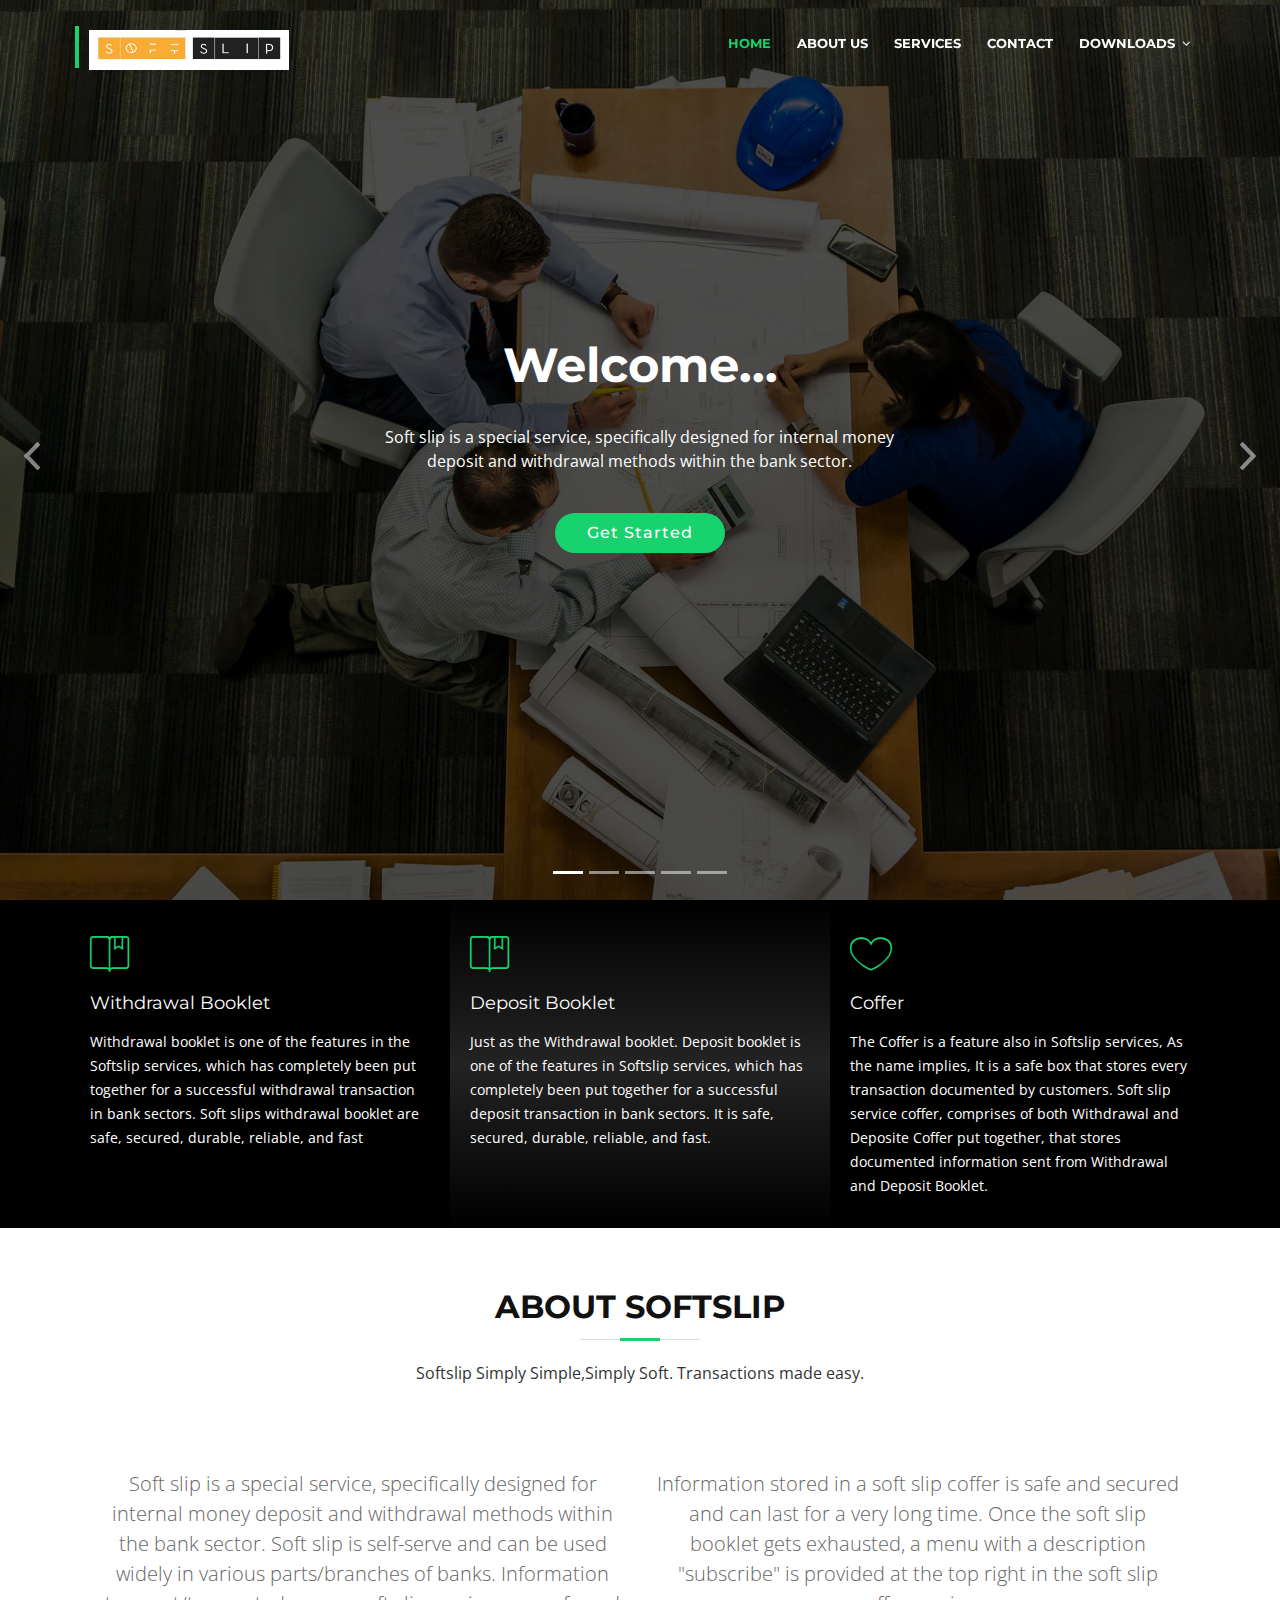
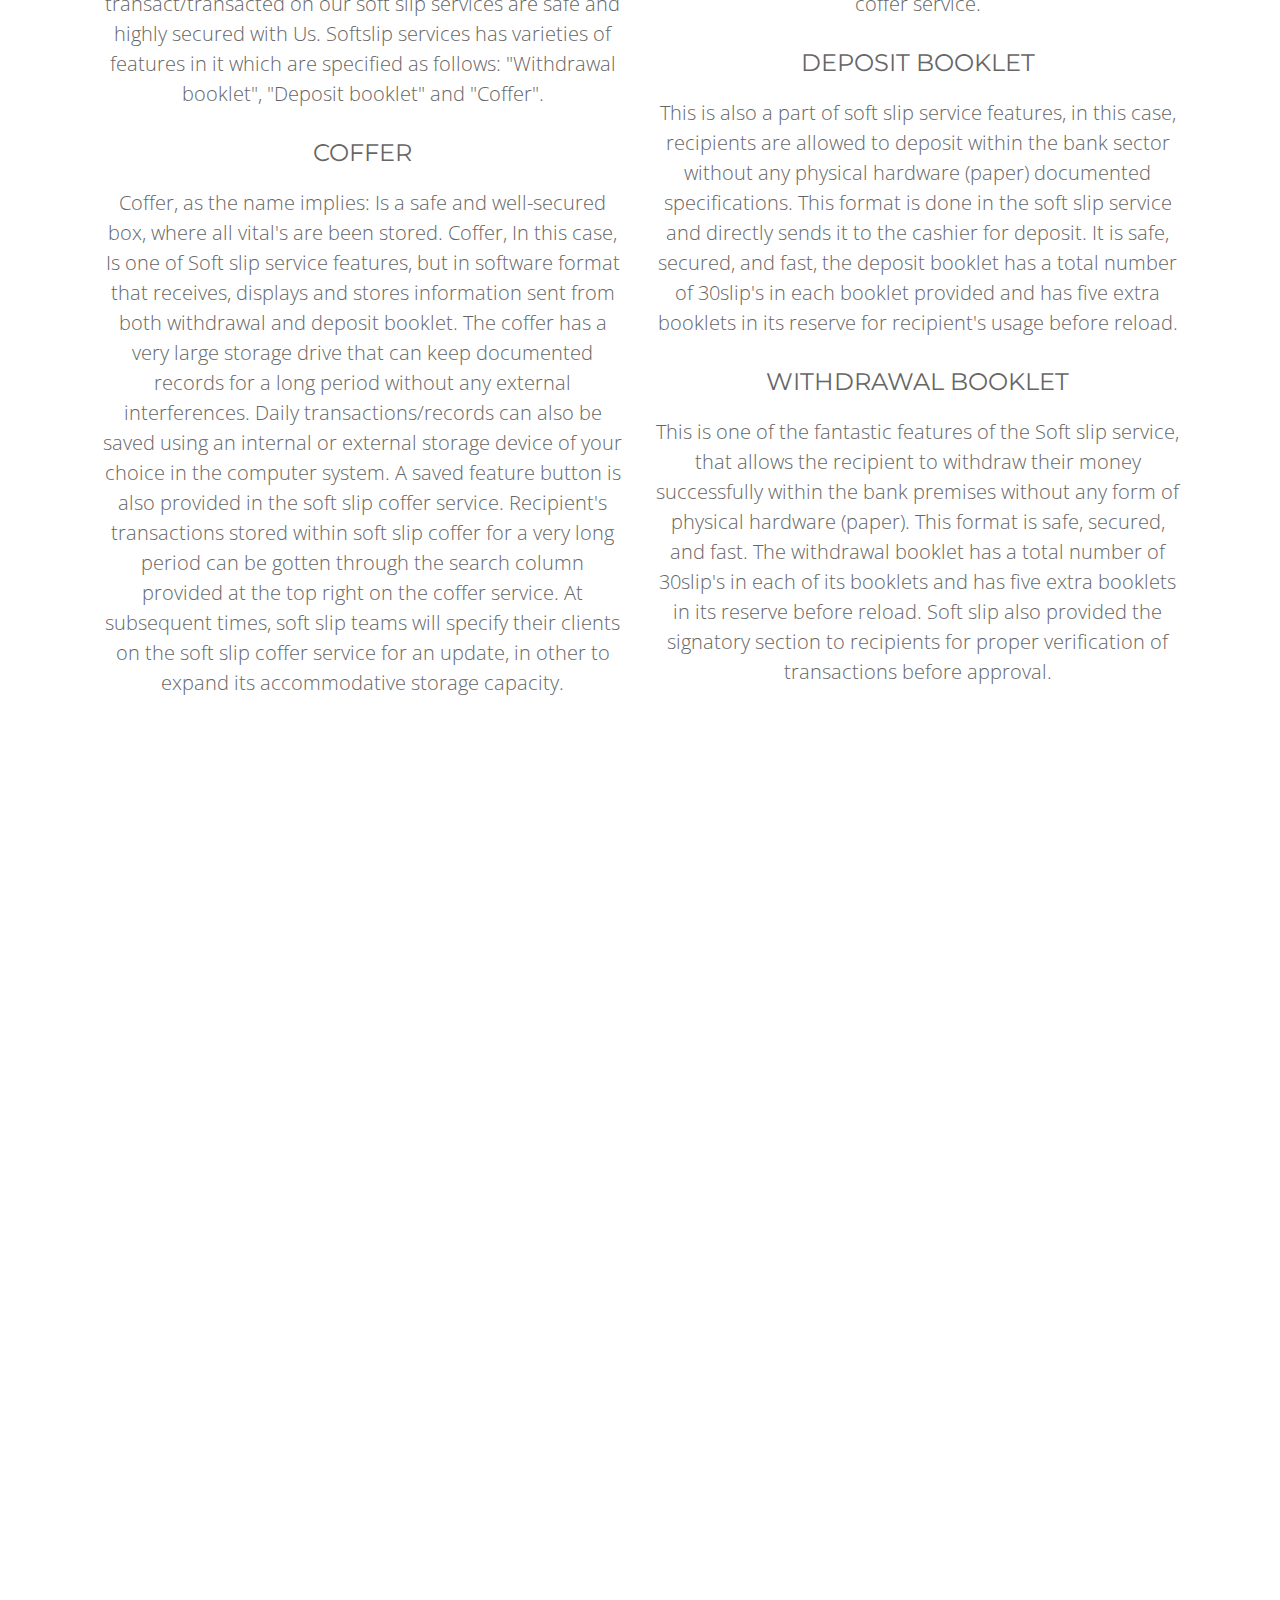
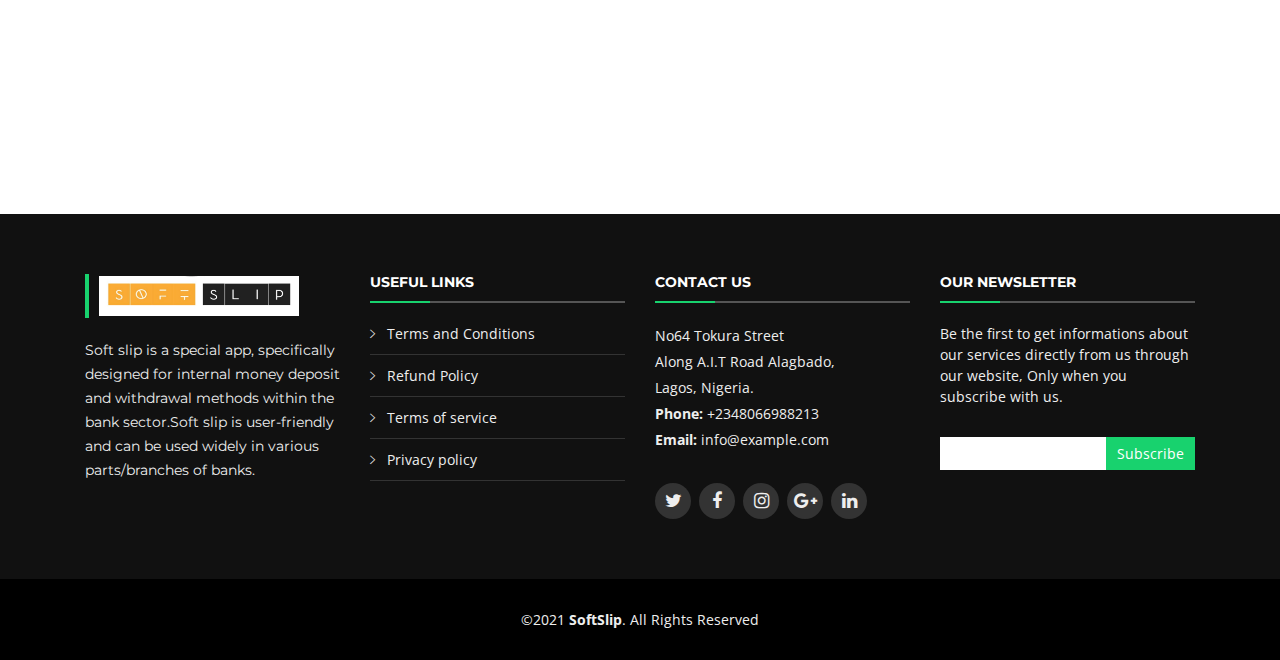
==== commit cb7dfc2a: "Update aboutus.html" ====
--- a/aboutus.html
+++ b/aboutus.html
@@ -51,8 +51,8 @@
   
           <nav id="nav-menu-container">
             <ul class="nav-menu">
-              <li class="menu-active"><a href="#">Home</a></li>
-              <li><a href="#">About Us</a></li>
+              <li class="menu-active"><a href="index.html">Home</a></li>
+              <li><a href="aboutus.html">About Us</a></li>
               <li><a href="services.html">Services</a></li>
               <li><a href="contactus.html">Contact</a></li>
               <li class="menu-has-children"><a href="#">Downloads</a>
@@ -83,8 +83,8 @@
                 <div class="carousel-background"><img src="img/intro-carousel/1.jpg" alt=""></div>
                 <div class="carousel-container">
                   <div class="carousel-content">
-                    <h2>Welcome...</h2>
-                    <p>Soft slip is a special app, specifically designed for internal money deposit and withdrawal methods within the bank sector.</p>
+                   <h2>Welcome...</h2>
+                    <p>Soft slip is a special service, specifically designed for internal money deposit and withdrawal methods within the bank sector.</p>
                     <a href="#featured-services" class="btn-get-started scrollto">Get Started</a>
                   </div>
                 </div>
@@ -94,8 +94,8 @@
                 <div class="carousel-background"><img src="img/intro-carousel/2.jpg" alt=""></div>
                 <div class="carousel-container">
                   <div class="carousel-content">
-                    <h2>Soft Slip is a professional App</h2>
-                    <p>Soft slip is well designed and has the capacity of satisfying clients that come in contact with us, We've put everything in place on our app to make sure our clients have a satisfactory operation.</p>
+                    <h2>Soft Slip is a professional Service</h2>
+                    <p>Soft slip is well designed and has the capacity of satisfying clients that come in contact with us, We've put everything in place on our services to make sure our clients have a satisfactory operation.</p>
                     <a href="#featured-services" class="btn-get-started scrollto">Get Started</a>
                   </div>
                 </div>
@@ -106,7 +106,7 @@
                 <div class="carousel-container">
                   <div class="carousel-content">
                     <h2>Soft Slip is User-Friendly</h2>
-                    <p>Our app, Doesn't need an external guardian to put you through her operation. The soft slip app is self-explanatory and user-friendly.</p>
+                    <p>Our services, Doesn't need an external guardian to put you through its operation. The soft slip service is self-serve and user-friendly.</p>
                     <a href="#featured-services" class="btn-get-started scrollto">Get Started</a>
                   </div>
                 </div>
@@ -116,8 +116,8 @@
                 <div class="carousel-background"><img src="img/intro-carousel/4.jpg" alt=""></div>
                 <div class="carousel-container">
                   <div class="carousel-content">
-                    <h2>App Downloads is Free!!!</h2>
-                    <p>Soft slip app is now available on our website, our app is free and the procedure for downloading our app is easy and self-explanatory. You can also contact us if you stumble into any difficulties while downloading our app.</p>
+                    <h2>Our service Downloads is Free!!!</h2>
+                    <p>Our services are now available on our website, our services are free and the procedure for downloading our service is easy and self-explanatory. You can also contact us if you stumble into any difficulties while downloading our service.</p>
                     <a href="#featured-services" class="btn-get-started scrollto">Get Started</a>
                   </div>
                 </div>
@@ -128,7 +128,7 @@
                 <div class="carousel-container">
                   <div class="carousel-content">
                     <h2>Nice! Network Coverage and Large Storage Capacity</h2>
-                    <p>Our network service is reliable and durable, we are making sure our customers are comfortable with our services. Information stored on Soft slip is safe and protected.</p>
+                    <p>Our network services are reliable and durable, we are making sure our customers are comfortable with our services. Information stored on our services are safe and highly secured.</p>
                     <a href="#featured-services" class="btn-get-started scrollto">Get Started</a>
                   </div>
                 </div>
@@ -162,19 +162,19 @@
           <div class="col-lg-4 box">
             <i class="ion-ios-bookmarks-outline"></i>
             <h4 class="title"><a href="aboutus.html">Withdrawal Booklet</a></h4>
-            <p class="description">The Withdrawal booklet is one of the features of the Softslip Application, which has completely been put together for a successful withdrawal transaction in bank sectors. Soft slips withdrawal booklet are safe, secured, durable, reliable, and fast</p>
+            <p class="description">Withdrawal booklet is one of the features in the Softslip services, which has completely been put together for a successful withdrawal transaction in bank sectors. Soft slips withdrawal booklet are safe, secured, durable, reliable, and fast</p>
           </div>
 
           <div class="col-lg-4 box box-bg">
             <i class="ion-ios-bookmarks-outline"></i>
             <h4 class="title"><a href="aboutus.html">Deposit Booklet</a></h4>
-            <p class="description">Just as the Withdrawal booklet. The Deposit booklet is one of the features in Softslip Application, which has completely been put together for a successful deposit transaction in bank sectors. It is safe, secured, durable, reliable, and fast.</p>
+            <p class="description">Just as the Withdrawal booklet. Deposit booklet is one of the features in Softslip services, which has completely been put together for a successful deposit transaction in bank sectors. It is safe, secured, durable, reliable, and fast.</p>
           </div>
 
           <div class="col-lg-4 box">
             <i class="ion-ios-heart-outline"></i>
             <h4 class="title"><a href="aboutus.html">Coffer</a></h4>
-            <p class="description">The Coffer Application is a feature also in Softslip Application, As the name implies, It is a safe box that stores every transaction documented by customers. Soft slip Application coffer comprises of both Withdrawal and Deposite Coffer put together, that stores documented information sent from Withdrawal and Deposit Booklet. </p>
+            <p class="description">The Coffer is a feature also in Softslip services, As the name implies, It is a safe box that stores every transaction documented by customers. Soft slip service coffer, comprises of both Withdrawal and Deposite Coffer put together, that stores documented information sent from Withdrawal and Deposit Booklet. </p>
           </div>
 
         </div>
@@ -201,23 +201,23 @@
                       <div class="row">
                           <div class="col-sm-6"> 
                   
-                      <p class="lead"> Soft slip is a special app, specifically designed for internal money deposit and withdrawal methods within the bank sector. Soft slip is user-friendly and can be used widely in various parts/branches of banks. Information transact/transacted on soft slip applications are safe and highly secured on our app. The softslip app has varieties of features in it which are specified as follows: "Withdrawal booklet", "Deposit booklet" and "Coffer". </p>
+                      <p class="lead"> Soft slip is a special service, specifically designed for internal money deposit and withdrawal methods within the bank sector. Soft slip is self-serve and can be used widely in various parts/branches of banks. Information transact/transacted on our soft slip services are safe and highly secured with Us. Softslip services has varieties of features in it which are specified as follows: "Withdrawal booklet", "Deposit booklet" and "Coffer". </p>
   
                                <h4 class="title"> COFFER </h4>
-                             <p class="lead"> Coffer, as the name implies: Is a safe and well-secured box, where all vital's are been stored. Coffer, In this case, Is one of Soft slip application features, but software that receives, displays and stores information sent from both withdrawal and deposit booklet. The coffer has a very large storage drive that can keep documented records for a long period without any external interferences. Daily transactions/records can also be saved using an internal or external storage device of your choice in the computer system. A saved feature button is also provided in the soft slip coffer app. Recipient's transactions stored within soft slip coffer for a very long period can be gotten through the search column provided at the top right on the coffer app. At subsequent times, soft slip teams will specify their clients on the soft slip coffer app for an update, in other to expand its accommodative storage capacity. </p>
+                             <p class="lead"> Coffer, as the name implies: Is a safe and well-secured box, where all vital's are been stored. Coffer, In this case, Is one of Soft slip service features, but in software format that receives, displays and stores information sent from both withdrawal and deposit booklet. The coffer has a very large storage drive that can keep documented records for a long period without any external interferences. Daily transactions/records can also be saved using an internal or external storage device of your choice in the computer system. A saved feature button is also provided in the soft slip coffer service. Recipient's transactions stored within soft slip coffer for a very long period can be gotten through the search column provided at the top right on the coffer service. At subsequent times, soft slip teams will specify their clients on the soft slip coffer service for an update, in other to expand its accommodative storage capacity. </p>
   
                       
                                </div>
   
                        <div class="col-sm-6"> 
   
-                          <p class="lead"> Information stored in a soft slip coffer is safe and secured and can last for a very long time. Once the soft slip booklet gets exhausted, a menu with a description "subscribe" is provided at the top right in the soft slip coffer app. </p>
+                          <p class="lead"> Information stored in a soft slip coffer is safe and secured and can last for a very long time. Once the soft slip booklet gets exhausted, a menu with a description "subscribe" is provided at the top right in the soft slip coffer service. </p>
                   
                                         <h4 class="title"> DEPOSIT BOOKLET</h4>
-                           <p class="lead"> This is also a part of soft slip application features, in this case, recipients are allowed to deposit within the bank sector without any physical hardware (paper) documented specifications. This format is done in the soft slip app and directly sends it to the cashier for deposit. It is safe, secured, and fast, the deposit booklet has a total number of 30slip's in each booklet provided and has five extra booklets in its reserve for recipient's usage before reload. </p>
+                           <p class="lead"> This is also a part of soft slip service features, in this case, recipients are allowed to deposit within the bank sector without any physical hardware (paper) documented specifications. This format is done in the soft slip service and directly sends it to the cashier for deposit. It is safe, secured, and fast, the deposit booklet has a total number of 30slip's in each booklet provided and has five extra booklets in its reserve for recipient's usage before reload. </p>
   
                                              <h4 class="title">WITHDRAWAL BOOKLET</h4>
-                      <p class="lead"> This is one of the fantastic features of the Soft slip app, that allows the recipient to withdraw their money successfully within the bank premises without any form of physical hardware (paper). This format is safe, secured, and fast. The withdrawal booklet has a total number of 30slip's in each of its booklets and has five extra booklets in its reserve before reload. Soft slip also provided the signatory section to recipients for proper verification of transactions before approval. </p>
+                      <p class="lead"> This is one of the fantastic features of the Soft slip service, that allows the recipient to withdraw their money successfully within the bank premises without any form of physical hardware (paper). This format is safe, secured, and fast. The withdrawal booklet has a total number of 30slip's in each of its booklets and has five extra booklets in its reserve before reload. Soft slip also provided the signatory section to recipients for proper verification of transactions before approval. </p>
   
                                </div>
   
@@ -385,7 +385,7 @@
 
           <div class="col-lg-3 col-md-6 footer-newsletter">
             <h4>Our Newsletter</h4>
-            <p>Be the first to get informations on our goods and services directly from us through our website, Only when you subscribe with us.</p>
+            <p>Be the first to get informations about our services directly from us through our website, Only when you subscribe with us.</p>
             <form action="mailto:christianloyal2@gmail.com" method="post">
               <input type="email" name="email"><input type="submit"  value="Subscribe">
             </form> 
@@ -430,4 +430,4 @@
   <script src="js/main.js"></script>
 
 </body>
-</html>+</html>
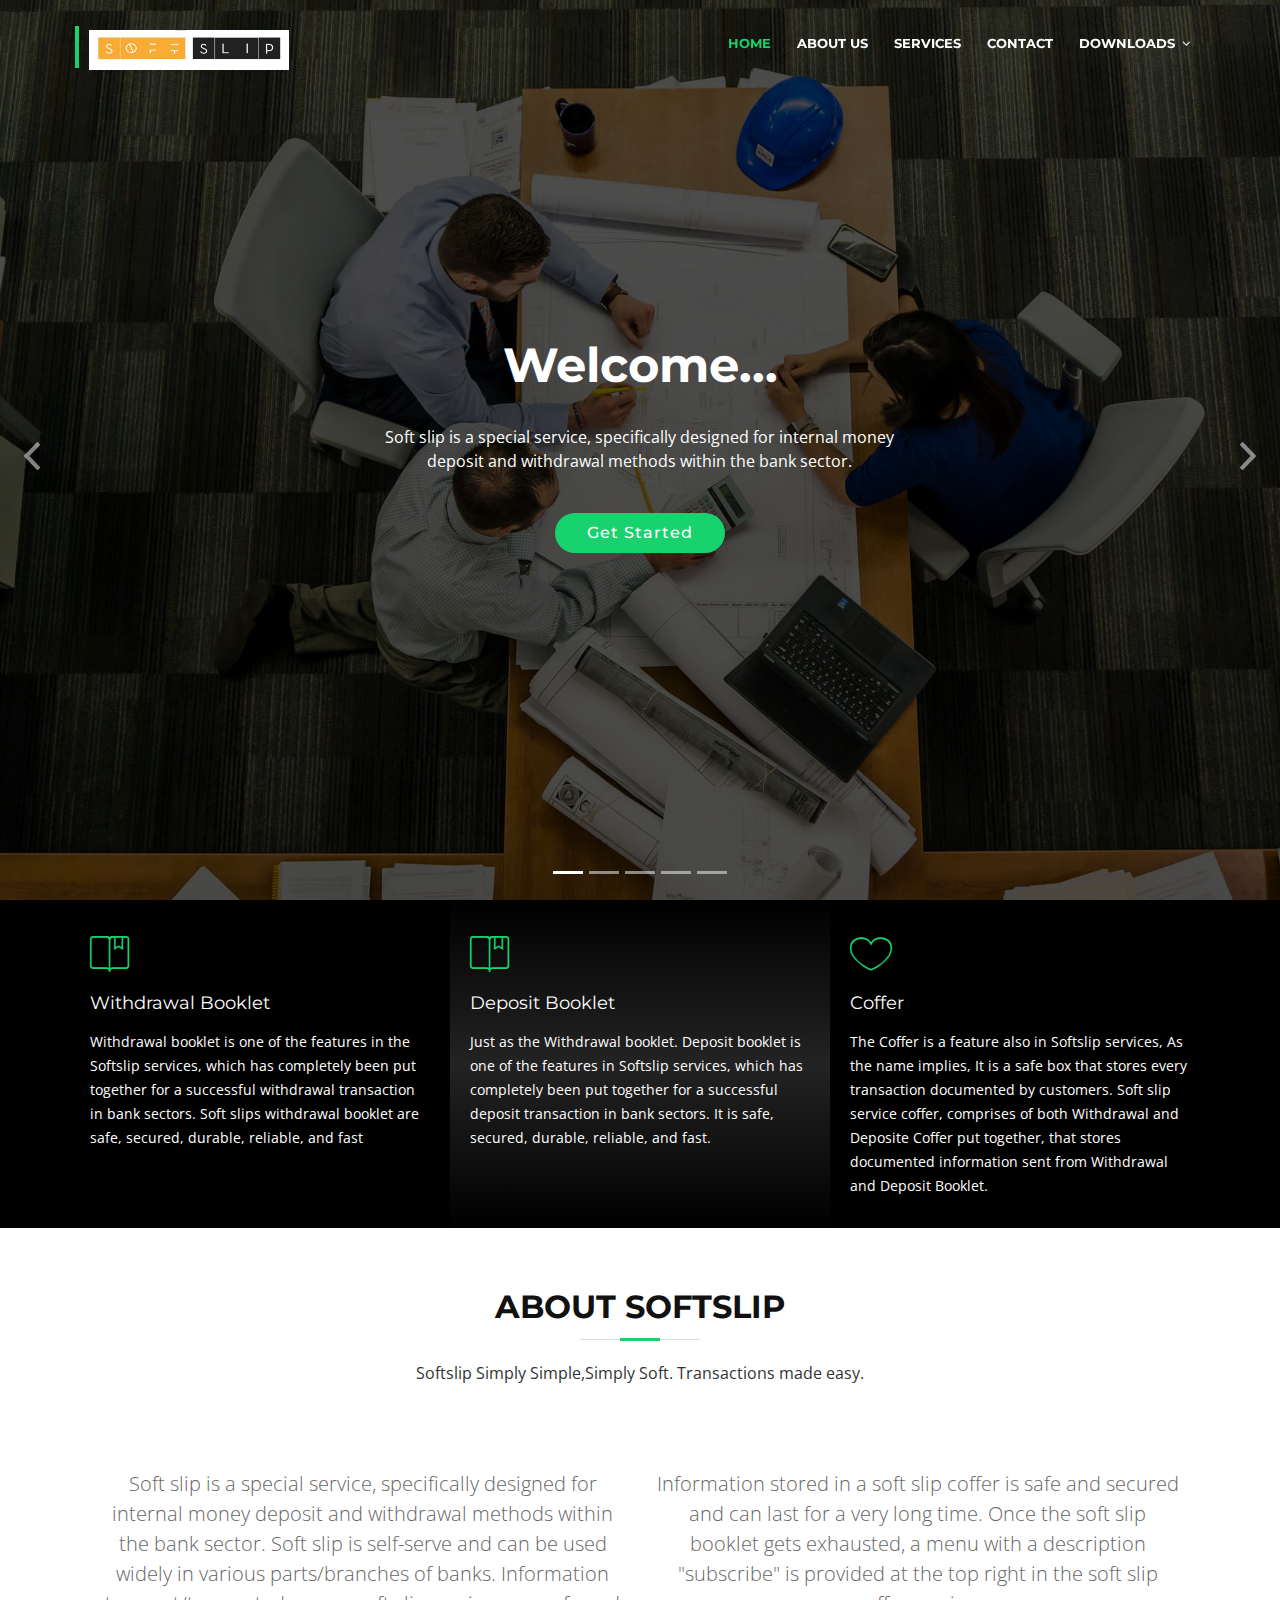
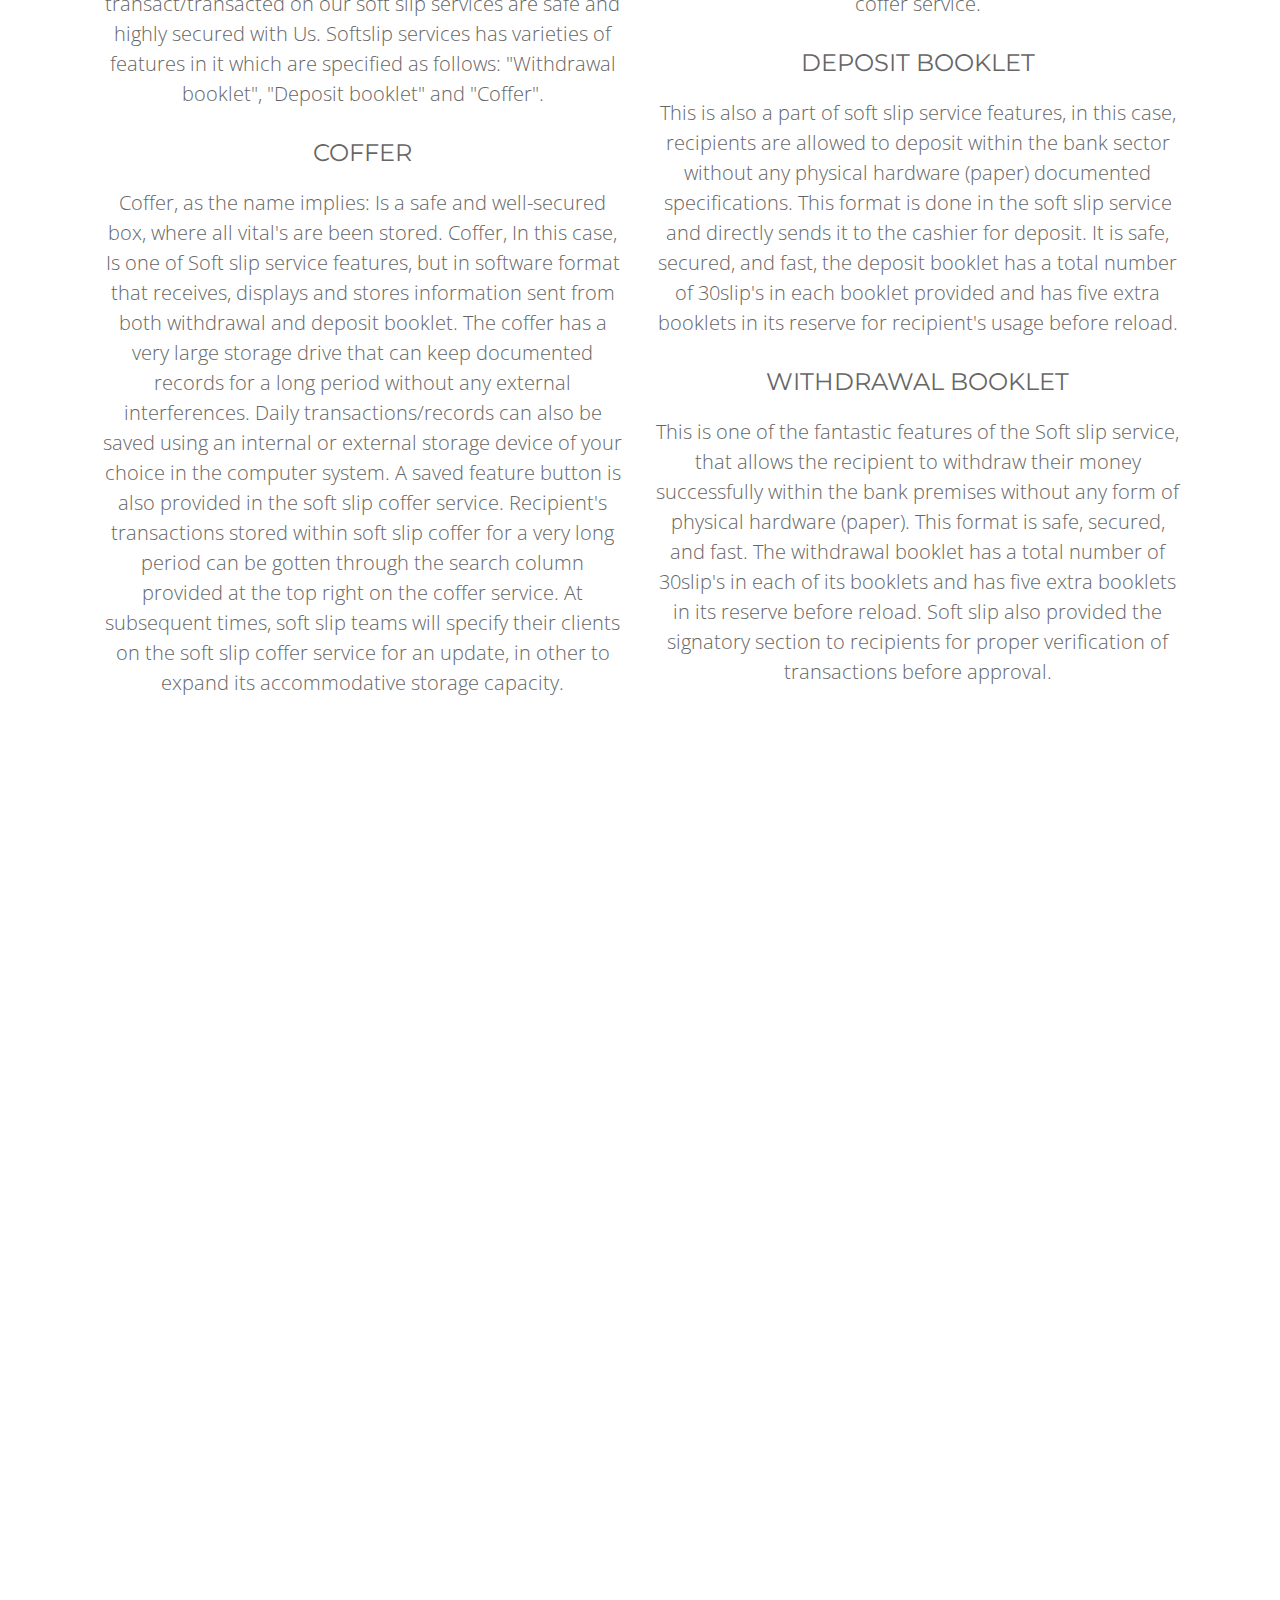
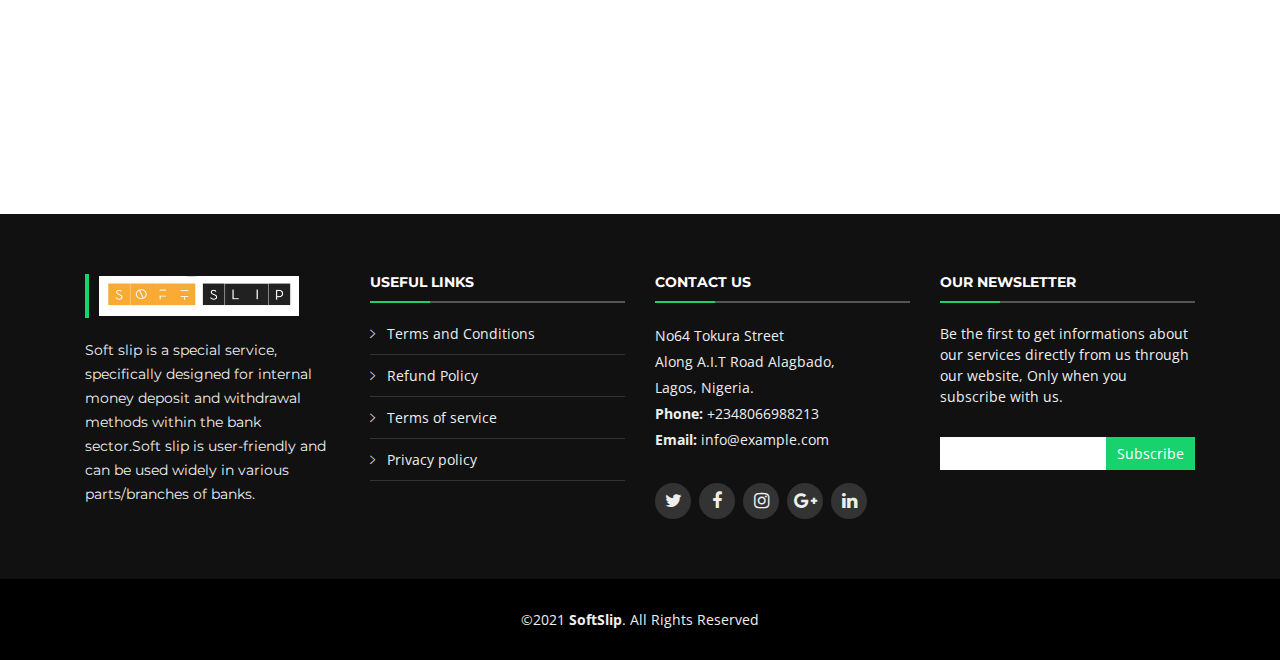
==== commit 5ebb0c3b: "Update aboutus.html" ====
--- a/aboutus.html
+++ b/aboutus.html
@@ -105,7 +105,7 @@
                 <div class="carousel-background"><img src="img/intro-carousel/3.jpg" alt=""></div>
                 <div class="carousel-container">
                   <div class="carousel-content">
-                    <h2>Soft Slip is User-Friendly</h2>
+                    <h2>Soft Slip is Self - Serve</h2>
                     <p>Our services, Doesn't need an external guardian to put you through its operation. The soft slip service is self-serve and user-friendly.</p>
                     <a href="#featured-services" class="btn-get-started scrollto">Get Started</a>
                   </div>
@@ -350,7 +350,7 @@
 
           <div class="col-lg-3 col-md-6 footer-info">
             <h3><img src="img/slip%20name.jpg" width="200" height="40" /></h3>
-            <p>Soft slip is a special app, specifically designed for internal money deposit and withdrawal methods within the bank sector.Soft slip is user-friendly and can be used widely in various parts/branches of banks.</p>
+            <p>Soft slip is a special service, specifically designed for internal money deposit and withdrawal methods within the bank sector.Soft slip is user-friendly and can be used widely in various parts/branches of banks.</p>
           </div>
 
           <div class="col-lg-3 col-md-6 footer-links">
